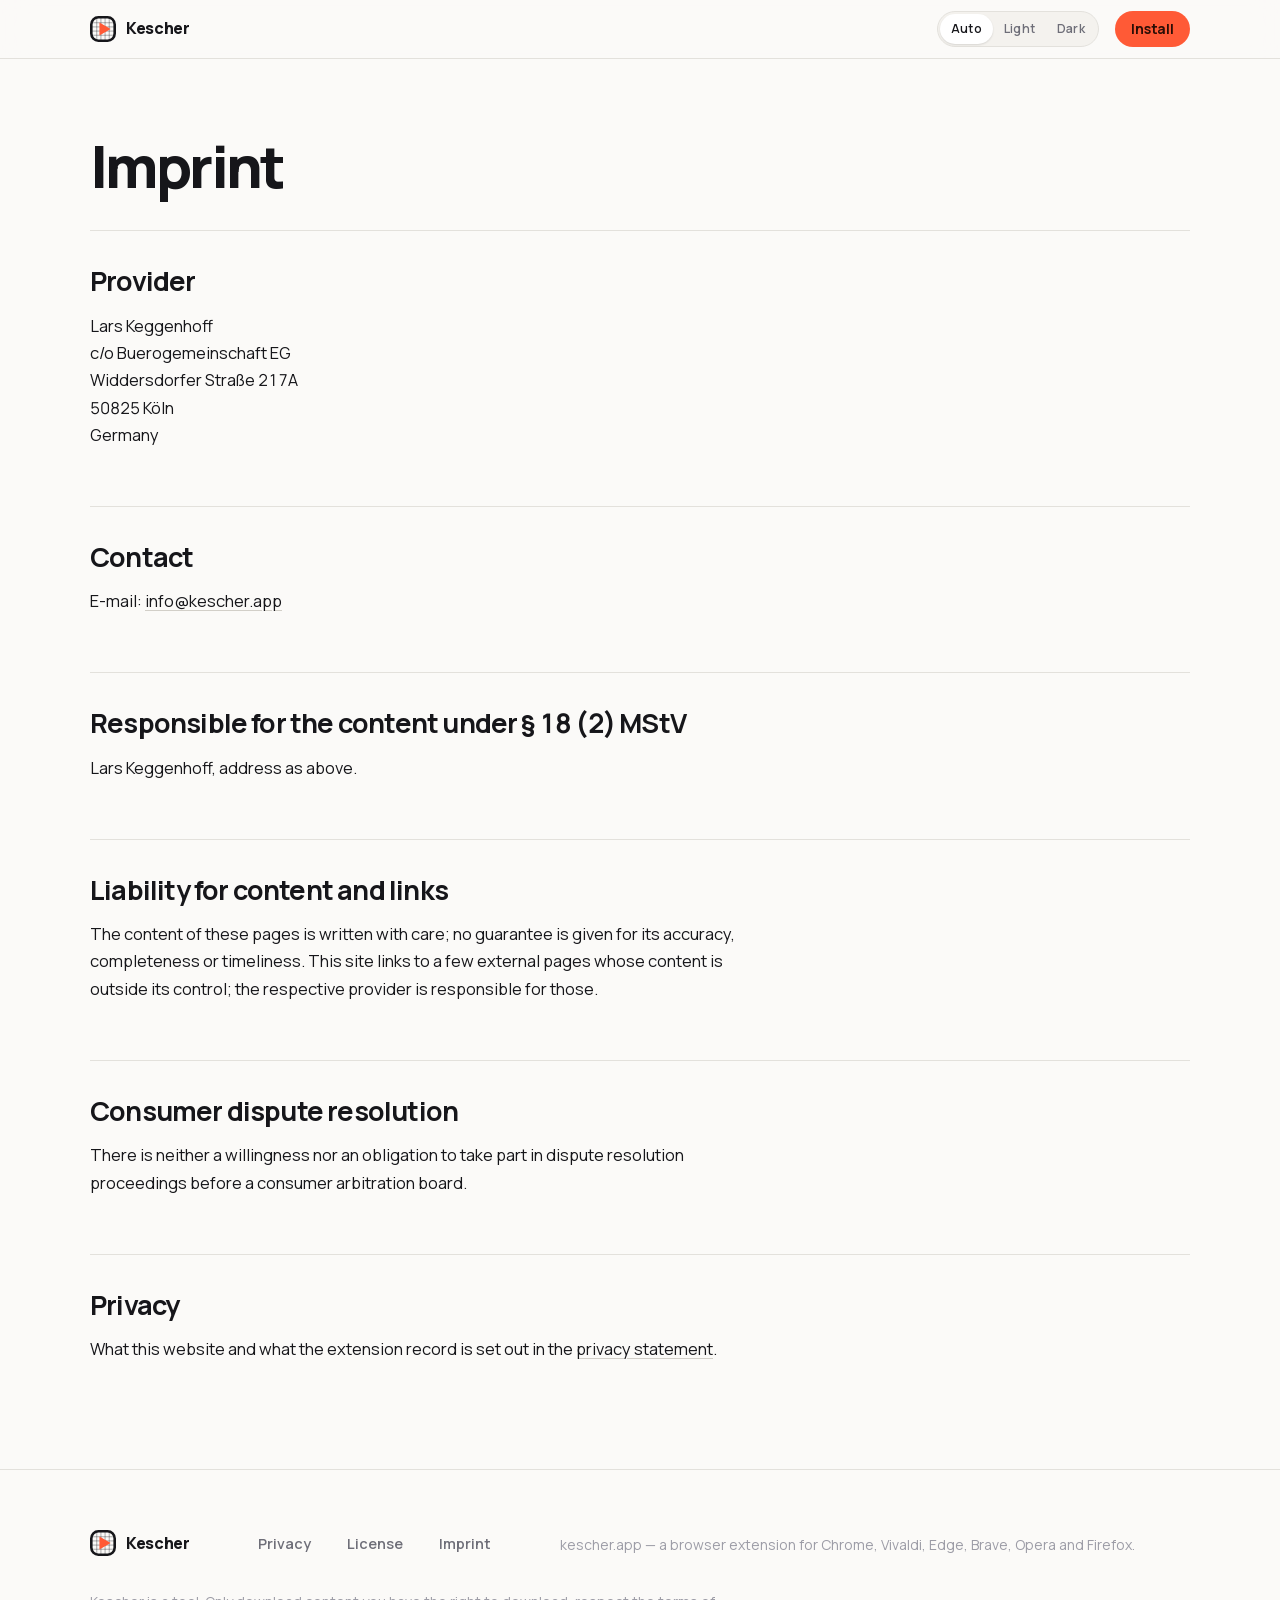
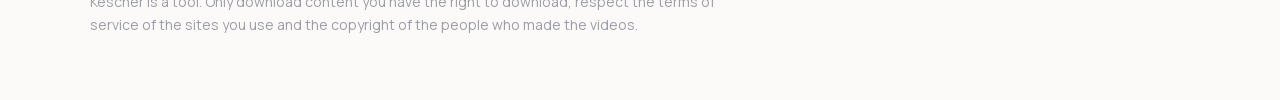
==== imprint/index.html @ afa1fd78 "feat(site): kescher.app The website of Kescher: landing page, privacy statement, licence, imprint, s" ====
<!doctype html>
<html lang="en">
<head>
<meta charset="utf-8">
<meta name="viewport" content="width=device-width, initial-scale=1">
<title>Imprint — Kescher</title>
<meta name="description" content="Provider identification for kescher.app.">
<meta name="color-scheme" content="light dark">
<link rel="canonical" href="https://kescher.app/imprint/">
<link rel="alternate" hreflang="en" href="https://kescher.app/imprint/">
<link rel="alternate" hreflang="x-default" href="https://kescher.app/imprint/">
<link rel="icon" href="/favicon.svg" type="image/svg+xml">
<meta http-equiv="Content-Security-Policy" content="default-src 'self'; script-src 'self' https://a.kescher.app; connect-src 'self' https://a.kescher.app; style-src 'self' 'unsafe-inline'; img-src 'self' data:; font-src 'self'; base-uri 'none'; form-action 'none'; object-src 'none'">
<link rel="stylesheet" href="/assets/site.css">
<script src="/assets/site.js"></script>
<!-- Self-hosted, cookieless Umami — this website only. The extension itself
     sends nothing anywhere; see /privacy/. The tracker origin is the one
     constant at the top of /assets/a.js. -->
<script defer src="/assets/a.js"></script>
</head>
<body>
<a class="skip" href="#main">Skip to content</a>

<header class="top">
  <div class="wrap">
    <a class="brand" href="/">
      <svg viewBox="0 0 64 64" width="26" height="26" aria-hidden="true" focusable="false"><clipPath id="kj1"><rect x="3.2" y="3.2" width="57.6" height="57.6" rx="17.5"/></clipPath><g clip-path="url(#kj1)" fill="none" stroke="currentColor" stroke-width="1.9" opacity=".45"><path d="M16.64 0v64M26.88 0v64M37.12 0v64M47.36 0v64M0 16.64h64M0 26.88h64M0 37.12h64M0 47.36h64"/></g><rect x="3.2" y="3.2" width="57.6" height="57.6" rx="17.5" fill="none" stroke="currentColor" stroke-width="6.4"/><polygon points="23.3,16 23.3,48 50.9,32" fill="#ff5a36"/></svg>
      <span>Kescher</span>
    </a>
    <span class="sp"></span>
    <div class="tog" role="group" aria-label="Appearance">
      <button type="button" data-t="auto" aria-pressed="true">Auto</button>
      <button type="button" data-t="light" aria-pressed="false">Light</button>
      <button type="button" data-t="dark" aria-pressed="false">Dark</button>
    </div>
    <a class="go" href="/#install">Install</a>
  </div>
</header>

<main id="main" class="doc">
  <div class="wrap">
    <div class="prose">
      <h1>Imprint</h1>
      <h2>Provider</h2>
      <p>Lars Keggenhoff<br>
      c/o Buerogemeinschaft EG<br>
      Widdersdorfer Straße 217A<br>
      50825 Köln<br>
      Germany</p>

      <h2>Contact</h2>
      <p>E-mail: <a href="mailto:info@kescher.app">info@kescher.app</a></p>
      <h2>Responsible for the content under § 18 (2) MStV</h2>
      <p>Lars Keggenhoff, address as above.</p>

      <h2>Liability for content and links</h2>
      <p>The content of these pages is written with care; no guarantee is given for its
      accuracy, completeness or timeliness. This site links to a few external pages whose
      content is outside its control; the respective provider is responsible for those.</p>

      <h2>Consumer dispute resolution</h2>
      <p>There is neither a willingness nor an obligation to take part in dispute resolution
      proceedings before a consumer arbitration board.</p>

      <h2>Privacy</h2>
      <p>What this website and what the extension record is set out in the
      <a href="/privacy/">privacy statement</a>.</p>
    </div>
  </div>
</main>

<footer>
  <div class="wrap inner">
    <a class="brand" href="/">
      <svg viewBox="0 0 64 64" width="26" height="26" aria-hidden="true" focusable="false"><clipPath id="kj3"><rect x="3.2" y="3.2" width="57.6" height="57.6" rx="17.5"/></clipPath><g clip-path="url(#kj3)" fill="none" stroke="currentColor" stroke-width="1.9" opacity=".45"><path d="M16.64 0v64M26.88 0v64M37.12 0v64M47.36 0v64M0 16.64h64M0 26.88h64M0 37.12h64M0 47.36h64"/></g><rect x="3.2" y="3.2" width="57.6" height="57.6" rx="17.5" fill="none" stroke="currentColor" stroke-width="6.4"/><polygon points="23.3,16 23.3,48 50.9,32" fill="#ff5a36"/></svg>
      <span>Kescher</span>
    </a>
    <nav aria-label="Legal">
      <a href="/privacy/">Privacy</a>
      <a href="/license/">License</a>
      <a href="/imprint/">Imprint</a>
    </nav>
    <p class="fine">kescher.app &mdash; a browser extension for Chrome, Vivaldi, Edge, Brave, Opera and Firefox.</p>
    <p class="fine">Kescher is a tool. Only download content you have the right to download, respect the terms of service of the sites you use and the copyright of the people who made the videos.</p>
  </div>
</footer>
</body>
</html>
---- assets/site.css ----
/* kescher.app — the whole stylesheet.

   No build step: this file is served as it is. Manrope is self-hosted in
   /assets/fonts (see LICENSE-Manrope.txt), so no request ever leaves for a
   font CDN and `font-src 'self'` in the meta CSP holds. */

/* ===================== font ===================== */

/* Manrope, variable, weights 400–800. SIL Open Font License 1.1 —
   /assets/fonts/LICENSE-Manrope.txt. */
@font-face {
  font-family: 'Manrope';
  font-style: normal;
  font-weight: 400 800;
  font-display: swap;
  src: url(/assets/fonts/manrope-latin-ext.woff2) format('woff2');
  unicode-range: U+0100-02BA, U+02BD-02C5, U+02C7-02CC, U+02CE-02D7, U+02DD-02FF, U+0304,
    U+0308, U+0329, U+1D00-1DBF, U+1E00-1E9F, U+1EF2-1EFF, U+2020, U+20A0-20AB, U+20AD-20C0,
    U+2113, U+2C60-2C7F, U+A720-A7FF;
}
@font-face {
  font-family: 'Manrope';
  font-style: normal;
  font-weight: 400 800;
  font-display: swap;
  src: url(/assets/fonts/manrope-latin.woff2) format('woff2');
  unicode-range: U+0000-00FF, U+0131, U+0152-0153, U+02BB-02BC, U+02C6, U+02DA, U+02DC,
    U+0304, U+0308, U+0329, U+2000-206F, U+20AC, U+2122, U+2191, U+2193, U+2212, U+2215,
    U+FEFF, U+FFFD;
}

/* ===================== tokens ===================== */

:root {
  --bg: #fbfaf8;
  --bg-2: #f4f2ee;
  --ink: #16161a;
  --grey: #6e6e78;
  --grey-2: #9c9ca6;
  --line: #e3e1dc;
  --line-2: #d2cfc8;
  --coral: #ff5a36;
  --on-coral: #2a0e06;
  --card: #ffffff;
  --shadow:
    0 1px 2px rgba(22, 22, 26, 0.05), 0 10px 24px -12px rgba(22, 22, 26, 0.16),
    0 54px 96px -44px rgba(22, 22, 26, 0.34), 0 110px 130px -70px rgba(22, 22, 26, 0.22);
  --grid-line: rgba(22, 22, 26, 0.08);
  --sel: #f7f5f2;
  --font: 'Manrope', 'Helvetica Neue', Arial, sans-serif;
}
@media (prefers-color-scheme: dark) {
  :root:not([data-theme='light']) {
    --bg: #0e0e10;
    --bg-2: #131316;
    --ink: #f1f0ed;
    --grey: #95959f;
    --grey-2: #6a6a74;
    --line: #232327;
    --line-2: #33333a;
    --coral: #ff6b4a;
    --on-coral: #1a0b06;
    --card: #17171a;
    --shadow:
      0 1px 0 rgba(255, 255, 255, 0.04), 0 10px 24px -12px rgba(0, 0, 0, 0.8),
      0 54px 100px -50px rgba(0, 0, 0, 0.9);
    --grid-line: rgba(241, 240, 237, 0.05);
    --sel: #1d1d21;
  }
}
:root[data-theme='dark'] {
  --bg: #0e0e10;
  --bg-2: #131316;
  --ink: #f1f0ed;
  --grey: #95959f;
  --grey-2: #6a6a74;
  --line: #232327;
  --line-2: #33333a;
  --coral: #ff6b4a;
  --on-coral: #1a0b06;
  --card: #17171a;
  --shadow:
    0 1px 0 rgba(255, 255, 255, 0.04), 0 10px 24px -12px rgba(0, 0, 0, 0.8),
    0 54px 100px -50px rgba(0, 0, 0, 0.9);
  --grid-line: rgba(241, 240, 237, 0.05);
  --sel: #1d1d21;
}

/* ===================== base ===================== */

* {
  box-sizing: border-box;
}
html {
  -webkit-text-size-adjust: 100%;
  scroll-behavior: smooth;
}
body {
  margin: 0;
  background: var(--bg);
  color: var(--ink);
  font: 400 17px/1.6 var(--font);
  -webkit-font-smoothing: antialiased;
  font-variant-numeric: tabular-nums;
}
a {
  color: inherit;
}
img,
svg {
  max-width: 100%;
}
:focus-visible {
  outline: 2px solid var(--coral);
  outline-offset: 3px;
  border-radius: 3px;
}
h1,
h2,
h3 {
  text-wrap: balance;
  margin: 0;
}
.wrap {
  max-width: 1180px;
  margin: 0 auto;
  padding: 0 20px;
}
@media (min-width: 820px) {
  .wrap {
    padding: 0 40px;
  }
}
.skip {
  position: absolute;
  left: -9999px;
}
.skip:focus {
  position: fixed;
  left: 18px;
  top: 14px;
  z-index: 60;
  background: var(--ink);
  color: var(--bg);
  padding: 11px 16px;
  border-radius: 8px;
  font-weight: 600;
}
.visually-hidden {
  position: absolute;
  left: -9999px;
}

.eyebrow {
  font: 700 11px/1 var(--font);
  letter-spacing: 0.2em;
  text-transform: uppercase;
  color: var(--grey-2);
  margin: 0 0 18px;
}

/* ===================== top bar ===================== */

.top {
  position: sticky;
  top: 0;
  z-index: 50;
  background: var(--bg);
  background: color-mix(in srgb, var(--bg) 86%, transparent);
  -webkit-backdrop-filter: saturate(1.4) blur(14px);
  backdrop-filter: saturate(1.4) blur(14px);
  border-bottom: 1px solid var(--line);
}
.top .wrap {
  display: flex;
  align-items: center;
  gap: 16px;
  min-height: 58px;
}
.brand {
  display: flex;
  align-items: center;
  gap: 10px;
  text-decoration: none;
  font-weight: 800;
  font-size: 16px;
  letter-spacing: -0.02em;
}
.brand svg {
  display: block;
  flex: none;
}
.top .sp {
  flex: 1;
}
.top .go {
  display: inline-flex;
  align-items: center;
  min-height: 36px;
  padding: 0 16px;
  border-radius: 999px;
  background: var(--coral);
  color: var(--on-coral);
  text-decoration: none;
  font-weight: 700;
  font-size: 14px;
  letter-spacing: -0.01em;
}
.top .go:hover {
  filter: brightness(1.06);
}
.tog {
  display: inline-flex;
  background: var(--bg-2);
  border: 1px solid var(--line);
  border-radius: 999px;
  padding: 2px;
}
.tog button {
  appearance: none;
  border: 0;
  background: transparent;
  color: var(--grey);
  cursor: pointer;
  border-radius: 999px;
  font: 600 12px/1 var(--font);
  letter-spacing: 0.02em;
  min-height: 30px;
  padding: 0 11px;
}
.tog button[aria-pressed='true'] {
  background: var(--card);
  color: var(--ink);
  box-shadow: 0 1px 2px rgba(0, 0, 0, 0.12);
}
@media (max-width: 700px) {
  .tog button {
    min-height: 40px;
    padding: 0 12px;
  }
  .top .go {
    min-height: 44px;
  }
  .brand span {
    display: none;
  }
}

/* ===================== hero ===================== */

.hero {
  padding: clamp(56px, 9vw, 132px) 0 0;
  position: relative;
}
.hero h1 {
  font-weight: 800;
  letter-spacing: -0.055em;
  line-height: 0.86;
  font-size: clamp(62px, 13vw, 196px);
  margin: 0 0 clamp(20px, 2.4vw, 34px);
}
.hero h1 .dot {
  color: var(--coral);
}
.hero .claim {
  font-size: clamp(20px, 2.5vw, 34px);
  line-height: 1.24;
  font-weight: 600;
  letter-spacing: -0.025em;
  max-width: 26ch;
  margin: 0 0 clamp(26px, 3vw, 38px);
}
.hero .claim em {
  font-style: normal;
  color: var(--grey);
}
.buttons {
  display: flex;
  flex-wrap: wrap;
  gap: 12px;
  align-items: center;
}
.btn {
  display: inline-flex;
  flex-direction: column;
  justify-content: center;
  gap: 3px;
  text-decoration: none;
  min-height: 56px;
  padding: 9px 24px;
  border-radius: 14px;
  font-weight: 700;
  font-size: 16px;
  letter-spacing: -0.015em;
}
.btn small {
  font-weight: 500;
  font-size: 12.5px;
  letter-spacing: 0.01em;
  opacity: 0.82;
}
.btn.pri {
  background: var(--coral);
  color: var(--on-coral);
}
.btn.pri:hover {
  filter: brightness(1.06);
}
.btn.sec {
  background: var(--card);
  color: var(--ink);
  border: 1px solid var(--line-2);
}
.btn.sec:hover {
  border-color: var(--grey-2);
}
.underline {
  margin: 22px 0 0;
  font-size: 14.5px;
  color: var(--grey);
  display: flex;
  flex-wrap: wrap;
  gap: 6px 18px;
}
.underline span {
  white-space: nowrap;
}
.underline b {
  color: var(--ink);
  font-weight: 600;
}

/* the shot on its grid */
.shotband {
  position: relative;
  margin-top: clamp(48px, 7vw, 104px);
  padding: clamp(44px, 7vw, 96px) 0 clamp(48px, 7vw, 104px);
  border-top: 1px solid var(--line);
  overflow: hidden;
}
.shotband::before {
  content: '';
  position: absolute;
  inset: 0;
  pointer-events: none;
  background-image:
    linear-gradient(to right, var(--grid-line) 1px, transparent 1px),
    linear-gradient(to bottom, var(--grid-line) 1px, transparent 1px);
  background-size: 68px 68px;
  -webkit-mask-image: radial-gradient(120% 78% at 50% 42%, #000 38%, transparent 78%);
  mask-image: radial-gradient(120% 78% at 50% 42%, #000 38%, transparent 78%);
}
.shotband .wrap {
  position: relative;
}
.shotgrid {
  display: grid;
  grid-template-columns: minmax(0, 1fr) auto;
  gap: clamp(28px, 5vw, 80px);
  align-items: center;
}
@media (max-width: 940px) {
  .shotgrid {
    grid-template-columns: 1fr;
  }
}
.shotgrid h2 {
  font-size: clamp(26px, 3.1vw, 44px);
  font-weight: 700;
  letter-spacing: -0.035em;
  line-height: 1.1;
  margin: 0 0 16px;
  max-width: 17ch;
}
.shotgrid p {
  margin: 0 0 14px;
  color: var(--grey);
  font-size: 17px;
  line-height: 1.58;
  max-width: 44ch;
}
.shotgrid p b {
  color: var(--ink);
  font-weight: 600;
}
.shotgrid dl {
  margin: 24px 0 0;
  display: grid;
  grid-template-columns: auto minmax(0, 1fr);
  gap: 0;
  max-width: 44ch;
  border-top: 1px solid var(--line);
}
.shotgrid dt {
  font: 700 11px/1 var(--font);
  letter-spacing: 0.16em;
  text-transform: uppercase;
  color: var(--grey-2);
  padding: 18px 20px 13px 0;
  border-bottom: 1px solid var(--line);
  white-space: nowrap;
}
.shotgrid dd {
  margin: 0;
  padding: 12px 0;
  border-bottom: 1px solid var(--line);
  font-size: 15px;
  color: var(--ink);
}

/* ===================== the popup ===================== */

.pop {
  width: 344px;
  max-width: 100%;
  background: var(--card);
  border: 1px solid var(--line);
  border-radius: 18px;
  box-shadow: var(--shadow);
  justify-self: end;
  overflow: hidden;
  font-size: 13px;
  line-height: 1.35;
}
@media (max-width: 940px) {
  .pop {
    justify-self: center;
    margin: 0 auto;
  }
}
.pop .head {
  display: flex;
  align-items: center;
  gap: 8px;
  padding: 11px 14px;
  border-bottom: 1px solid var(--line);
}
.pop .head svg {
  flex: none;
}
.pop .head .nm {
  font-weight: 800;
  font-size: 13px;
  letter-spacing: -0.02em;
}
.pop .head .dot,
.pop .head .host {
  color: var(--grey);
  font-size: 12.5px;
  min-width: 0;
  overflow: hidden;
  text-overflow: ellipsis;
  white-space: nowrap;
}
.pop .head .cnt {
  margin-left: auto;
  color: var(--grey);
  font-size: 12px;
  white-space: nowrap;
}
.pop .glabel {
  font: 700 10px/1 var(--font);
  letter-spacing: 0.17em;
  text-transform: uppercase;
  color: var(--grey-2);
  padding: 16px 14px 7px;
}
.pop .group {
  margin: 0 10px;
  border: 1px solid var(--line);
  border-radius: 12px;
  overflow: hidden;
  background: var(--bg);
}
.pop .item {
  padding: 11px 12px;
  border-bottom: 1px solid var(--line);
}
.pop .item:last-child {
  border-bottom: 0;
}
.pop .t {
  font-weight: 600;
  font-size: 13px;
  letter-spacing: -0.01em;
}
.pop .m {
  color: var(--grey);
  font-size: 12px;
  margin-top: 4px;
}
.pop .bar {
  height: 5px;
  border-radius: 99px;
  background: var(--line);
  margin-top: 9px;
  overflow: hidden;
}
.pop .bar i {
  display: block;
  height: 100%;
  width: 77%;
  background: var(--coral);
  border-radius: 99px;
}
.pop .stop {
  margin-top: 10px;
  display: block;
  text-align: center;
  border: 1px solid var(--line-2);
  border-radius: 9px;
  padding: 7px;
  font-weight: 600;
  font-size: 12.5px;
  color: var(--ink);
}
.pop .badge {
  display: inline-block;
  margin-top: 7px;
  font-size: 11.5px;
  color: var(--grey);
  background: var(--sel);
  border-radius: 7px;
  padding: 4px 8px;
  letter-spacing: 0.005em;
}
.pop .selrow {
  display: flex;
  gap: 7px;
  margin-top: 9px;
}
.pop .sel {
  flex: 1;
  min-width: 0;
  border: 1px solid var(--line-2);
  border-radius: 9px;
  background: var(--card);
  padding: 7px 9px;
  display: flex;
  align-items: center;
  justify-content: space-between;
  gap: 6px;
  font-size: 12.5px;
}
.pop .sel span {
  overflow: hidden;
  text-overflow: ellipsis;
  white-space: nowrap;
}
.pop .sel i {
  font-style: normal;
  color: var(--grey-2);
  font-size: 10px;
}
.pop .fname {
  margin-top: 7px;
  border: 1px solid var(--line-2);
  border-radius: 9px;
  background: var(--card);
  padding: 7px 9px;
  font-size: 12.5px;
  color: var(--grey);
  overflow: hidden;
  text-overflow: ellipsis;
  white-space: nowrap;
}
.pop .row2 {
  display: flex;
  gap: 7px;
  margin-top: 9px;
}
.pop .dlbtn {
  flex: 1;
  text-align: center;
  background: var(--coral);
  color: var(--on-coral);
  border-radius: 10px;
  padding: 9px;
  font-weight: 700;
  font-size: 13px;
  letter-spacing: -0.01em;
}
.pop .more {
  width: 42px;
  display: flex;
  align-items: center;
  justify-content: center;
  border: 1px solid var(--line-2);
  border-radius: 10px;
  color: var(--grey);
  font-weight: 700;
}
.pop .small {
  display: flex;
  align-items: center;
  gap: 9px;
  padding: 11px 12px;
  border-bottom: 1px solid var(--line);
  font-size: 12.5px;
}
.pop .small:last-child {
  border-bottom: 0;
}
.pop .small .pl {
  width: 16px;
  height: 16px;
  flex: none;
  color: var(--coral);
}
.pop .small .sz {
  margin-left: auto;
  color: var(--grey);
  font-size: 12px;
}
.pop .foot {
  display: flex;
  gap: 14px;
  padding: 13px 14px;
  margin-top: 12px;
  border-top: 1px solid var(--line);
  color: var(--grey);
  font-size: 12px;
  font-weight: 600;
  flex-wrap: wrap;
}

/* ===================== how ===================== */

.how {
  border-top: 1px solid var(--line);
  padding: clamp(48px, 6.5vw, 96px) 0;
}
.beats {
  display: grid;
  grid-template-columns: repeat(3, 1fr);
  gap: 0;
  margin-top: clamp(28px, 3.5vw, 48px);
}
@media (max-width: 820px) {
  .beats {
    grid-template-columns: 1fr;
  }
}
.beats > div {
  padding: 0 clamp(20px, 2.6vw, 40px);
  border-left: 1px solid var(--line);
}
.beats > div:first-child {
  padding-left: 0;
  border-left: 0;
}
@media (max-width: 820px) {
  .beats > div {
    padding: 26px 0 0;
    border-left: 0;
    border-top: 1px solid var(--line);
    margin-top: 26px;
  }
  .beats > div:first-child {
    border-top: 0;
    margin-top: 0;
    padding-top: 0;
  }
}
.beats h3 {
  font-size: clamp(19px, 1.9vw, 25px);
  font-weight: 700;
  letter-spacing: -0.03em;
  margin: 0 0 10px;
}
.beats .k {
  font: 700 11px/1 var(--font);
  letter-spacing: 0.2em;
  text-transform: uppercase;
  color: var(--coral);
  margin: 0 0 14px;
}
.beats p {
  margin: 0;
  color: var(--grey);
  font-size: 16px;
  line-height: 1.56;
}
.beats p b {
  color: var(--ink);
  font-weight: 600;
}

/* ===================== statements ===================== */

.stmt {
  border-top: 1px solid var(--line);
  padding: clamp(58px, 8vw, 128px) 0;
}
.stmt.alt {
  background: var(--bg-2);
}
.stmt .inner {
  display: grid;
  grid-template-columns: minmax(0, 1.05fr) minmax(0, 0.95fr);
  gap: clamp(30px, 5vw, 86px);
  align-items: center;
}
@media (max-width: 940px) {
  .stmt .inner {
    grid-template-columns: 1fr;
    gap: 36px;
  }
}
.stmt h2 {
  font-size: clamp(30px, 4.3vw, 64px);
  font-weight: 800;
  letter-spacing: -0.045em;
  line-height: 1.02;
  margin: 0 0 22px;
  max-width: 15ch;
}
.stmt h2 .q {
  color: var(--grey-2);
}
.stmt p {
  margin: 0 0 14px;
  color: var(--grey);
  font-size: 17px;
  line-height: 1.6;
  max-width: 48ch;
}
.stmt p:last-child {
  margin-bottom: 0;
}
.stmt p b {
  color: var(--ink);
  font-weight: 600;
}
.stmt .mono {
  font-weight: 600;
  color: var(--ink);
  letter-spacing: -0.01em;
}
.art {
  width: 100%;
}
.art svg {
  display: block;
  width: 100%;
  height: auto;
  overflow: visible;
}

/* ===================== spec table ===================== */

.specs {
  border-top: 1px solid var(--line);
  padding: clamp(48px, 6.5vw, 96px) 0;
}
.tbl-wrap {
  overflow-x: auto;
}
.specs table {
  border-collapse: collapse;
  width: 100%;
  min-width: 520px;
  margin-top: clamp(22px, 3vw, 38px);
}
.specs th,
.specs td {
  text-align: left;
  vertical-align: top;
  padding: 15px 20px 15px 0;
  border-bottom: 1px solid var(--line);
  font-size: 15.5px;
}
.specs thead th {
  font: 700 11px/1 var(--font);
  letter-spacing: 0.16em;
  text-transform: uppercase;
  color: var(--grey-2);
  padding-top: 0;
  padding-bottom: 12px;
  border-bottom: 1px solid var(--line-2);
  white-space: nowrap;
}
.specs td.k {
  font-weight: 700;
  letter-spacing: -0.015em;
  white-space: nowrap;
  width: 14em;
}
.specs td.v {
  color: var(--ink);
  font-weight: 500;
  width: 17em;
}
.specs td.n {
  color: var(--grey);
  font-size: 15px;
}
.specs td.dash {
  color: var(--grey-2);
}
.no {
  color: var(--coral);
  font-weight: 700;
}
.specs tr:last-child td {
  border-bottom: 0;
}
@media (max-width: 640px) {
  .specs table {
    min-width: 0;
    margin-top: 22px;
  }
  .specs thead {
    position: absolute;
    left: -9999px;
  }
  .specs tbody tr {
    display: block;
    border-bottom: 1px solid var(--line);
    padding: 15px 0;
  }
  .specs tbody tr:last-child {
    border-bottom: 0;
  }
  .specs td,
  .specs td.k,
  .specs td.v,
  .specs td.n {
    display: block;
    border-bottom: 0;
    padding: 0;
    width: auto;
  }
  .specs td.k {
    font-size: 12px;
    font-weight: 700;
    letter-spacing: 0.14em;
    text-transform: uppercase;
    color: var(--grey-2);
    margin-bottom: 5px;
    white-space: normal;
  }
  .specs td.v {
    font-size: 17px;
    font-weight: 700;
    letter-spacing: -0.02em;
    margin-bottom: 4px;
  }
  .specs td.n {
    font-size: 15px;
    line-height: 1.5;
  }
}

/* ===================== browsers / install ===================== */

.install {
  border-top: 1px solid var(--line);
  padding: clamp(48px, 6.5vw, 96px) 0;
}
.install h2 {
  font-size: clamp(28px, 3.6vw, 50px);
  font-weight: 800;
  letter-spacing: -0.04em;
  line-height: 1.04;
  margin: 0 0 16px;
  max-width: 16ch;
}
.install .sub {
  color: var(--grey);
  font-size: 17px;
  max-width: 50ch;
  margin: 0;
}
.pkgs {
  display: grid;
  grid-template-columns: 1fr 1fr;
  gap: clamp(18px, 2.4vw, 30px);
  margin-top: clamp(30px, 4vw, 52px);
}
@media (max-width: 820px) {
  .pkgs {
    grid-template-columns: 1fr;
  }
}
.pkg {
  border: 1px solid var(--line);
  border-radius: 20px;
  background: var(--card);
  padding: clamp(22px, 2.6vw, 34px);
  box-shadow: 0 1px 2px rgba(0, 0, 0, 0.03);
}
.pkg .who {
  font: 700 11px/1 var(--font);
  letter-spacing: 0.18em;
  text-transform: uppercase;
  color: var(--grey-2);
  margin: 0 0 12px;
}
.pkg h3 {
  font-size: clamp(19px, 1.8vw, 23px);
  font-weight: 700;
  letter-spacing: -0.03em;
  margin: 0 0 6px;
}
.pkg .browsers {
  margin: 0 0 22px;
  color: var(--grey);
  font-size: 15.5px;
  line-height: 1.5;
}
.pkg .btn {
  width: 100%;
  align-items: center;
  text-align: center;
}
.pkg ol {
  list-style: none;
  counter-reset: s;
  margin: 26px 0 0;
  padding: 0;
  border-top: 1px solid var(--line);
}
.pkg li {
  counter-increment: s;
  display: grid;
  grid-template-columns: auto minmax(0, 1fr);
  gap: 14px;
  padding: 14px 0;
  border-bottom: 1px solid var(--line);
  font-size: 15.5px;
  line-height: 1.5;
}
.pkg li:last-child {
  border-bottom: 0;
  padding-bottom: 0;
}
.pkg li::before {
  content: counter(s, decimal-leading-zero);
  font-weight: 800;
  font-size: 12px;
  letter-spacing: 0.04em;
  color: var(--coral);
  padding-top: 3px;
}
.pkg li b {
  font-weight: 700;
}
code {
  font: 600 0.9em/1 var(--font), monospace;
  background: var(--sel);
  border: 1px solid var(--line);
  border-radius: 6px;
  padding: 3px 6px;
  white-space: nowrap;
  letter-spacing: 0;
}
.notyet {
  margin: clamp(24px, 3vw, 36px) 0 0;
  color: var(--grey);
  font-size: 15px;
  max-width: 62ch;
}

/* ===================== quiet block ===================== */

.quiet {
  border-top: 1px solid var(--line);
  padding: clamp(48px, 6.5vw, 96px) 0;
}
.quiet .inner {
  display: grid;
  grid-template-columns: 1fr 1fr;
  gap: clamp(28px, 5vw, 84px);
}
@media (max-width: 820px) {
  .quiet .inner {
    grid-template-columns: 1fr;
    gap: 40px;
  }
}
.quiet h3 {
  font-size: clamp(22px, 2.3vw, 30px);
  font-weight: 700;
  letter-spacing: -0.035em;
  margin: 0 0 14px;
  max-width: 18ch;
}
.quiet p {
  margin: 0 0 14px;
  color: var(--grey);
  font-size: 16.5px;
  line-height: 1.6;
  max-width: 46ch;
}
.quiet p:last-child {
  margin-bottom: 0;
}
.quiet p b {
  color: var(--ink);
  font-weight: 600;
}

/* ===================== footer ===================== */

footer {
  border-top: 1px solid var(--line);
  padding: clamp(34px, 4vw, 56px) 0 clamp(40px, 5vw, 72px);
}
footer .inner {
  display: flex;
  flex-wrap: wrap;
  gap: 22px 36px;
  justify-content: space-between;
  align-items: center;
}
footer .brand {
  font-size: 16px;
}
footer nav {
  display: flex;
  gap: 8px;
  flex-wrap: wrap;
}
footer nav a {
  display: inline-flex;
  align-items: center;
  min-height: 44px;
  padding: 0 14px;
  border-radius: 10px;
  text-decoration: none;
  color: var(--grey);
  font-weight: 600;
  font-size: 14.5px;
}
footer nav a:hover {
  background: var(--bg-2);
  color: var(--ink);
}
footer .fine {
  width: 100%;
  color: var(--grey-2);
  font-size: 14px;
  line-height: 1.6;
  max-width: 70ch;
  margin: 4px 0 0;
}

/* ===================== documents: privacy, licence, imprint ===================== */

.doc {
  padding: clamp(40px, 6vw, 84px) 0 clamp(48px, 7vw, 96px);
}
/* Running text keeps a 65ch measure; a table is allowed the full column, and
   scrolls inside its own wrapper when even that is not enough. */
.prose > * {
  max-width: 65ch;
}
.prose > .table-scroll {
  max-width: min(100%, 61rem);
}
/* The hairlines under a section heading, and the rules, run the full column. */
.prose > h2,
.prose > hr {
  max-width: none;
}
.prose h1 {
  font-size: clamp(34px, 4.6vw, 58px);
  font-weight: 800;
  letter-spacing: -0.045em;
  line-height: 1.04;
  margin: 0 0 clamp(20px, 2.4vw, 30px);
}
.prose h2 {
  font-size: clamp(21px, 2.2vw, 27px);
  font-weight: 700;
  letter-spacing: -0.03em;
  line-height: 1.2;
  margin: clamp(40px, 4.5vw, 58px) 0 14px;
  padding-top: clamp(26px, 3vw, 34px);
  border-top: 1px solid var(--line);
}
.prose h1 + h2 {
  margin-top: clamp(26px, 3vw, 34px);
}
.prose h3 {
  font-size: 18px;
  font-weight: 700;
  letter-spacing: -0.02em;
  margin: 30px 0 10px;
}
.prose p,
.prose li {
  font-size: 16.5px;
  line-height: 1.66;
}
.prose p {
  margin: 0 0 1.05em;
}
.prose ul,
.prose ol {
  margin: 0 0 1.3em;
  padding-left: 1.2em;
}
.prose li {
  margin: 0 0 0.6em;
}
.prose li::marker {
  color: var(--grey-2);
}
.prose strong {
  font-weight: 700;
}
.prose em {
  font-style: normal;
  color: var(--grey);
}
.prose a {
  color: inherit;
  text-decoration: underline;
  text-decoration-color: var(--line-2);
  text-underline-offset: 3px;
  text-decoration-thickness: 1px;
  overflow-wrap: anywhere;
}
.prose a:hover {
  color: var(--coral);
  text-decoration-color: var(--coral);
}
.prose .meta {
  font-size: 14.5px;
  color: var(--grey-2);
  border-left: 2px solid var(--line-2);
  padding-left: 14px;
}
.prose hr {
  border: 0;
  border-top: 1px solid var(--line);
  margin: clamp(34px, 4vw, 48px) 0;
}
.prose blockquote {
  margin: 0 0 1.3em;
  padding: 2px 0 2px 18px;
  border-left: 2px solid var(--line-2);
  color: var(--grey);
}
.prose blockquote p:last-child {
  margin-bottom: 0;
}
.prose code {
  font-size: 0.88em;
  overflow-wrap: anywhere;
  white-space: normal;
}

.table-scroll {
  overflow-x: auto;
  margin: 0 0 1.6em;
  max-width: 100%;
}
.prose table {
  border-collapse: collapse;
  width: 100%;
  min-width: 34em;
}
.prose th,
.prose td {
  text-align: left;
  vertical-align: top;
  padding: 13px 20px 13px 0;
  border-bottom: 1px solid var(--line);
  font-size: 15px;
  line-height: 1.55;
  color: var(--grey);
}
.prose thead th {
  font: 700 11px/1 var(--font);
  letter-spacing: 0.16em;
  text-transform: uppercase;
  color: var(--grey-2);
  padding-top: 0;
  padding-bottom: 12px;
  border-bottom: 1px solid var(--line-2);
  white-space: nowrap;
}
.prose td:first-child {
  color: var(--ink);
}
.prose tbody tr:last-child td {
  border-bottom: 0;
}

.legal-scroll > * {
  max-width: 74ch;
}
.legal-scroll h2 {
  font-size: clamp(18px, 1.7vw, 20px);
  margin: 34px 0 10px;
  padding-top: 0;
  border-top: 0;
}
.legal-scroll h1 + p {
  font-size: 18px;
}

.callout {
  border: 1px solid var(--line);
  background: var(--bg-2);
  border-radius: 14px;
  padding: 18px 20px;
  margin: clamp(28px, 3vw, 40px) 0 0;
  font-size: 15px;
}
.callout p {
  font-size: 15px;
  margin-bottom: 0.7em;
}
.callout p:last-child {
  margin-bottom: 0;
}

/* ===================== 404 ===================== */

.center-page {
  min-height: min(62vh, 560px);
  display: flex;
  align-items: center;
  padding: clamp(48px, 8vw, 110px) 0;
}
.center-page h1 {
  font-size: clamp(38px, 6vw, 76px);
  font-weight: 800;
  letter-spacing: -0.05em;
  line-height: 1;
  margin: 0 0 18px;
}
.center-page > .wrap {
  width: 100%;
}
.center-page p {
  margin: 0;
  color: var(--grey);
  font-size: clamp(17px, 1.7vw, 20px);
  max-width: 52ch;
}
.center-page a {
  color: var(--ink);
  text-decoration: underline;
  text-decoration-color: var(--line-2);
  text-underline-offset: 3px;
}
.center-page a:hover {
  color: var(--coral);
  text-decoration-color: var(--coral);
}

@media (prefers-reduced-motion: reduce) {
  html {
    scroll-behavior: auto;
  }
  * {
    transition: none !important;
    animation: none !important;
  }
}
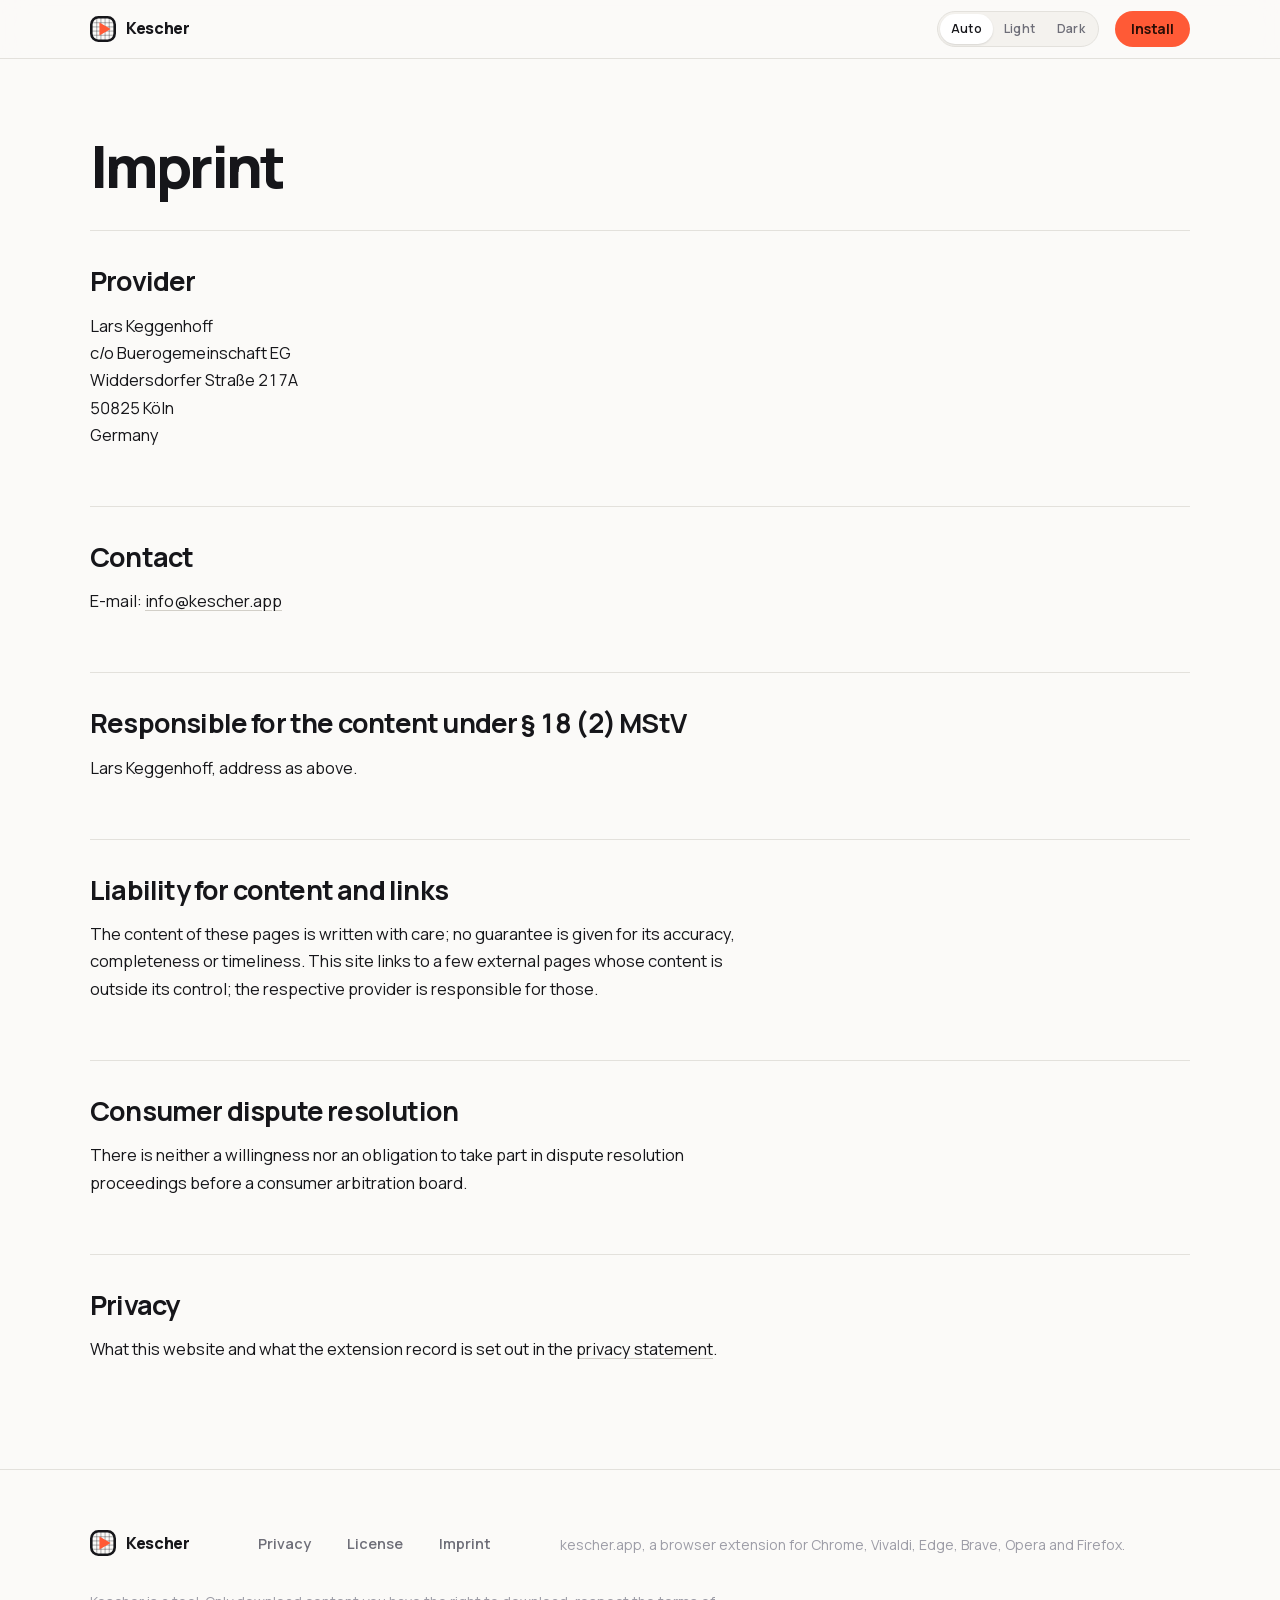
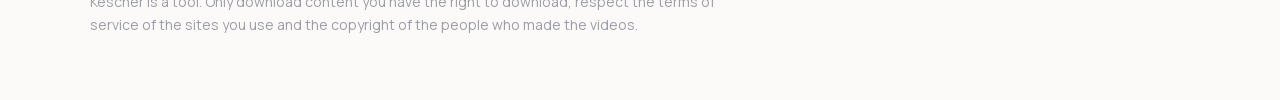
==== commit 446e97ec: "fix(site): no competitor named, no dashes in the copy, no hairline under the dark chapter" ====
--- a/imprint/index.html
+++ b/imprint/index.html
@@ -3,13 +3,17 @@
 <head>
 <meta charset="utf-8">
 <meta name="viewport" content="width=device-width, initial-scale=1">
-<title>Imprint — Kescher</title>
+<title>Imprint | Kescher</title>
 <meta name="description" content="Provider identification for kescher.app.">
+<meta name="robots" content="noindex, follow">
 <meta name="color-scheme" content="light dark">
 <link rel="canonical" href="https://kescher.app/imprint/">
 <link rel="alternate" hreflang="en" href="https://kescher.app/imprint/">
 <link rel="alternate" hreflang="x-default" href="https://kescher.app/imprint/">
+<link rel="icon" href="/favicon.ico" sizes="48x48">
+<link rel="icon" href="/assets/icon-192.png" type="image/png" sizes="192x192">
 <link rel="icon" href="/favicon.svg" type="image/svg+xml">
+<link rel="apple-touch-icon" href="/apple-touch-icon.png">
 <meta http-equiv="Content-Security-Policy" content="default-src 'self'; script-src 'self' https://a.kescher.app; connect-src 'self' https://a.kescher.app; style-src 'self' 'unsafe-inline'; img-src 'self' data:; font-src 'self'; base-uri 'none'; form-action 'none'; object-src 'none'">
 <link rel="stylesheet" href="/assets/site.css">
 <script src="/assets/site.js"></script>
@@ -80,7 +84,7 @@
       <a href="/license/">License</a>
       <a href="/imprint/">Imprint</a>
     </nav>
-    <p class="fine">kescher.app &mdash; a browser extension for Chrome, Vivaldi, Edge, Brave, Opera and Firefox.</p>
+    <p class="fine">kescher.app, a browser extension for Chrome, Vivaldi, Edge, Brave, Opera and Firefox.</p>
     <p class="fine">Kescher is a tool. Only download content you have the right to download, respect the terms of service of the sites you use and the copyright of the people who made the videos.</p>
   </div>
 </footer>
--- a/assets/site.css
+++ b/assets/site.css
@@ -190,6 +190,31 @@
   display: block;
   flex: none;
 }
+.top .links {
+  display: flex;
+  gap: 4px;
+  margin-left: 18px;
+}
+.top .links a {
+  display: inline-flex;
+  align-items: center;
+  min-height: 36px;
+  padding: 0 12px;
+  border-radius: 999px;
+  text-decoration: none;
+  color: var(--grey);
+  font-weight: 600;
+  font-size: 14px;
+}
+.top .links a:hover {
+  color: var(--ink);
+  background: var(--bg-2);
+}
+@media (max-width: 900px) {
+  .top .links {
+    display: none;
+  }
+}
 .top .sp {
   flex: 1;
 }
@@ -249,30 +274,59 @@
 /* ===================== hero ===================== */
 
 .hero {
-  padding: clamp(56px, 9vw, 132px) 0 0;
   position: relative;
-}
-.hero h1 {
-  font-weight: 800;
-  letter-spacing: -0.055em;
-  line-height: 0.86;
-  font-size: clamp(62px, 13vw, 196px);
-  margin: 0 0 clamp(20px, 2.4vw, 34px);
-}
-.hero h1 .dot {
+  padding: clamp(40px, 7vw, 104px) 0 clamp(44px, 6vw, 88px);
+  overflow: hidden;
+}
+/* The landing page's grid, behind the product only. */
+.hero::before {
+  content: '';
+  position: absolute;
+  inset: 0;
+  pointer-events: none;
+  background-image:
+    linear-gradient(to right, var(--grid-line) 1px, transparent 1px),
+    linear-gradient(to bottom, var(--grid-line) 1px, transparent 1px);
+  background-size: 68px 68px;
+  -webkit-mask-image: radial-gradient(60% 85% at 80% 45%, #000 30%, transparent 75%);
+  mask-image: radial-gradient(60% 85% at 80% 45%, #000 30%, transparent 75%);
+}
+.hero-grid {
+  position: relative;
+  display: grid;
+  grid-template-columns: minmax(0, 0.9fr) minmax(0, 1.1fr);
+  gap: clamp(36px, 4vw, 64px);
+  align-items: center;
+}
+@media (max-width: 980px) {
+  .hero-grid {
+    grid-template-columns: minmax(0, 1fr);
+  }
+}
+.hero .eyebrow {
+  margin-bottom: 22px;
+}
+.hero .headline {
+  margin: 0 0 22px;
+  font-size: clamp(42px, 4.6vw, 66px);
+  line-height: 1.02;
+  font-weight: 800;
+  letter-spacing: -0.048em;
+  text-wrap: balance;
+}
+.hero .headline .dot {
   color: var(--coral);
 }
+.hero .headline .q {
+  display: block;
+  color: var(--grey);
+}
 .hero .claim {
-  font-size: clamp(20px, 2.5vw, 34px);
-  line-height: 1.24;
-  font-weight: 600;
-  letter-spacing: -0.025em;
-  max-width: 26ch;
-  margin: 0 0 clamp(26px, 3vw, 38px);
-}
-.hero .claim em {
-  font-style: normal;
-  color: var(--grey);
+  font-size: clamp(17px, 1.5vw, 20px);
+  line-height: 1.5;
+  color: var(--grey);
+  max-width: 34ch;
+  margin: 0 0 30px;
 }
 .buttons {
   display: flex;
@@ -314,376 +368,603 @@
 .btn.sec:hover {
   border-color: var(--grey-2);
 }
-.underline {
+/* The visitor's browser leads. `data-browser` is stamped on <html> by site.js
+   before first paint — "firefox", "chromium" (Chrome, Vivaldi, Edge, Brave,
+   Opera, which all present as Chrome) or "other". The two hero buttons and the
+   two install cards obey the same three rules: the visitor's own goes first,
+   carries the one solid fill, and wears the tag. Without a stamp Firefox leads,
+   being the one in a store. */
+.btn .yours {
+  display: none;
+  font: 700 10.5px/1 var(--font);
+  letter-spacing: 0.14em;
+  text-transform: uppercase;
+  opacity: 0.72;
+  margin-bottom: 2px;
+}
+html[data-browser='firefox'] .for-firefox .btn .yours,
+html[data-browser='firefox'] .btn.for-firefox .yours,
+html[data-browser='chromium'] .for-chrome .btn .yours,
+html[data-browser='chromium'] .btn.for-chrome .yours {
+  display: block;
+}
+html[data-browser='firefox'] .for-firefox {
+  order: -1;
+}
+/* The visitor's store gets the one solid fill; the other becomes the outline. */
+html[data-browser='firefox'] .for-firefox .btn,
+html[data-browser='firefox'] .btn.for-firefox {
+  background: var(--coral);
+  color: var(--on-coral);
+  border: 0;
+}
+html[data-browser='firefox'] .for-chrome .btn,
+html[data-browser='firefox'] .btn.for-chrome {
+  background: var(--card);
+  color: var(--ink);
+  border: 1px solid var(--line-2);
+}
+html[data-browser='firefox'] .btn.for-chrome:hover,
+html[data-browser='firefox'] .for-chrome .btn:hover {
+  filter: none;
+  border-color: var(--grey-2);
+}
+.chips {
+  list-style: none;
   margin: 22px 0 0;
-  font-size: 14.5px;
-  color: var(--grey);
+  padding: 0;
   display: flex;
   flex-wrap: wrap;
-  gap: 6px 18px;
-}
-.underline span {
+  gap: 8px;
+}
+.chips li {
+  padding: 7px 12px;
+  border-radius: 999px;
+  background: var(--bg-2);
+  border: 1px solid var(--line);
+  font-size: 13.5px;
+  font-weight: 600;
   white-space: nowrap;
 }
-.underline b {
-  color: var(--ink);
+
+/* the product: a browser window drawn in CSS, the real popup over it */
+.stage {
+  position: relative;
+  padding: 0 0 clamp(40px, 6vw, 70px);
+}
+.win {
+  width: 88%;
+  border-radius: 16px;
+  background: var(--card);
+  border: 1px solid var(--line);
+  box-shadow: var(--shadow);
+  overflow: hidden;
+}
+.win-bar {
+  display: flex;
+  align-items: center;
+  gap: 12px;
+  height: 46px;
+  padding: 0 14px;
+  background: var(--bg-2);
+  border-bottom: 1px solid var(--line);
+}
+.lights {
+  display: flex;
+  gap: 6px;
+}
+.lights i {
+  width: 10px;
+  height: 10px;
+  border-radius: 50%;
+  background: var(--line-2);
+}
+.url {
+  flex: 1;
+  min-width: 0;
+  height: 28px;
+  display: flex;
+  align-items: center;
+  padding: 0 12px;
+  border-radius: 999px;
+  background: var(--card);
+  border: 1px solid var(--line);
+  color: var(--grey);
+  font-size: 12.5px;
+  white-space: nowrap;
+  overflow: hidden;
+  text-overflow: ellipsis;
+}
+.ext {
+  position: relative;
+  flex: none;
+  width: 30px;
+  height: 30px;
+  border-radius: 8px;
+  background: var(--sel);
+  display: flex;
+  align-items: center;
+  justify-content: center;
+}
+.ext b {
+  position: absolute;
+  right: -5px;
+  bottom: -4px;
+  min-width: 16px;
+  height: 16px;
+  border-radius: 8px;
+  background: var(--coral);
+  color: var(--on-coral);
+  font-size: 10.5px;
+  font-weight: 800;
+  line-height: 16px;
+  text-align: center;
+}
+.win-body {
+  padding: 18px 20px 22px;
+}
+/* A frame of the fictional documentary: deep water lit from above, a few
+   specks drifting in it. Colour on purpose, so the player reads against both
+   the light and the dark window. */
+.player {
+  position: relative;
+  aspect-ratio: 16 / 9;
+  border-radius: 10px;
+  overflow: hidden;
+  color: #ffffff;
+  display: flex;
+  align-items: center;
+  justify-content: center;
+  background:
+    radial-gradient(2px 2px at 22% 38%, rgba(255, 255, 255, 0.55), transparent 60%),
+    radial-gradient(1.5px 1.5px at 64% 26%, rgba(255, 255, 255, 0.45), transparent 60%),
+    radial-gradient(2.5px 2.5px at 78% 62%, rgba(255, 255, 255, 0.35), transparent 60%),
+    radial-gradient(1.5px 1.5px at 40% 70%, rgba(255, 255, 255, 0.4), transparent 60%),
+    radial-gradient(2px 2px at 12% 78%, rgba(255, 255, 255, 0.3), transparent 60%),
+    radial-gradient(90% 70% at 38% -10%, #3d8fb0 0%, #155170 32%, #0a2638 62%, #040b12 100%);
+}
+.play {
+  width: 58px;
+  height: 58px;
+  border-radius: 50%;
+  background: rgba(255, 255, 255, 0.16);
+  border: 1px solid rgba(255, 255, 255, 0.35);
+  -webkit-backdrop-filter: blur(6px);
+  backdrop-filter: blur(6px);
+  display: flex;
+  align-items: center;
+  justify-content: center;
+}
+.ptitle {
+  position: absolute;
+  left: 16px;
+  top: 14px;
+  font-size: 15px;
+  font-weight: 800;
+  letter-spacing: -0.02em;
+  line-height: 1.2;
+  text-shadow: 0 1px 8px rgba(0, 0, 0, 0.4);
+}
+.ptitle small {
+  display: block;
+  font-size: 11.5px;
   font-weight: 600;
-}
-
-/* the shot on its grid */
-.shotband {
-  position: relative;
-  margin-top: clamp(48px, 7vw, 104px);
-  padding: clamp(44px, 7vw, 96px) 0 clamp(48px, 7vw, 104px);
+  opacity: 0.8;
+  letter-spacing: 0;
+}
+.seek {
+  position: absolute;
+  left: 14px;
+  right: 14px;
+  bottom: 12px;
+  height: 4px;
+  border-radius: 2px;
+  background: rgba(255, 255, 255, 0.18);
+}
+.seek i {
+  display: block;
+  width: 38%;
+  height: 100%;
+  border-radius: 2px;
+  background: #ff5a36;
+}
+.win-body .vt {
+  margin: 14px 0 2px;
+  font-size: 16px;
+  font-weight: 800;
+  letter-spacing: -0.02em;
+  line-height: 1.3;
+}
+.win-body .vm {
+  margin: 0;
+  font-size: 13px;
+  color: var(--grey);
+}
+/* 800 px capture of a 400 px popup: shown at its own size, never above. */
+.popshot {
+  position: absolute;
+  right: 0;
+  top: 58px;
+  width: min(400px, 64%);
+  height: auto;
+  border-radius: 8px;
+  box-shadow:
+    0 1px 2px rgba(22, 22, 26, 0.08),
+    0 24px 48px -18px rgba(22, 22, 26, 0.45),
+    0 80px 120px -60px rgba(22, 22, 26, 0.4);
+}
+@media (max-width: 560px) {
+  .win {
+    width: 100%;
+  }
+  .win-body .vt,
+  .win-body .vm {
+    display: none;
+  }
+  .stage {
+    padding-bottom: 0;
+  }
+  .popshot {
+    position: relative;
+    display: block;
+    top: auto;
+    width: 88%;
+    margin: -46% 0 0 auto;
+  }
+}
+
+/* ===================== facts ===================== */
+
+.facts ul {
+  list-style: none;
+  margin: 0;
+  padding: clamp(22px, 2.6vw, 30px) 0;
   border-top: 1px solid var(--line);
-  overflow: hidden;
-}
-.shotband::before {
-  content: '';
-  position: absolute;
-  inset: 0;
-  pointer-events: none;
-  background-image:
-    linear-gradient(to right, var(--grid-line) 1px, transparent 1px),
-    linear-gradient(to bottom, var(--grid-line) 1px, transparent 1px);
-  background-size: 68px 68px;
-  -webkit-mask-image: radial-gradient(120% 78% at 50% 42%, #000 38%, transparent 78%);
-  mask-image: radial-gradient(120% 78% at 50% 42%, #000 38%, transparent 78%);
-}
-.shotband .wrap {
-  position: relative;
-}
-.shotgrid {
+  border-bottom: 1px solid var(--line);
   display: grid;
-  grid-template-columns: minmax(0, 1fr) auto;
-  gap: clamp(28px, 5vw, 80px);
-  align-items: center;
-}
-@media (max-width: 940px) {
-  .shotgrid {
-    grid-template-columns: 1fr;
-  }
-}
-.shotgrid h2 {
+  grid-template-columns: repeat(4, minmax(0, 1fr));
+  gap: 22px clamp(18px, 2.4vw, 32px);
+}
+@media (max-width: 820px) {
+  .facts ul {
+    grid-template-columns: repeat(2, minmax(0, 1fr));
+  }
+}
+.facts li {
+  display: flex;
+  flex-direction: column;
+  gap: 4px;
+}
+.facts b {
+  font-size: clamp(22px, 2.2vw, 30px);
+  font-weight: 800;
+  letter-spacing: -0.035em;
+  line-height: 1.1;
+}
+.facts span {
+  font-size: 14px;
+  line-height: 1.45;
+  color: var(--grey);
+}
+
+/* ===================== how ===================== */
+
+.how {
+  padding: clamp(56px, 8vw, 112px) 0 clamp(48px, 6.5vw, 96px);
+}
+/* The mid scale, shared by the two bands that carry a plain heading: how it
+   works, and the questions at the end. */
+.how h2,
+.faq h2 {
   font-size: clamp(26px, 3.1vw, 44px);
   font-weight: 700;
   letter-spacing: -0.035em;
   line-height: 1.1;
-  margin: 0 0 16px;
-  max-width: 17ch;
-}
-.shotgrid p {
-  margin: 0 0 14px;
-  color: var(--grey);
-  font-size: 17px;
-  line-height: 1.58;
-  max-width: 44ch;
-}
-.shotgrid p b {
+  margin: 0;
+  max-width: 20ch;
+}
+.how h2 {
+  font-weight: 800;
+  letter-spacing: -0.04em;
+}
+.steps {
+  list-style: none;
+  margin: clamp(30px, 4vw, 52px) 0 0;
+  padding: 0;
+  display: grid;
+  grid-template-columns: repeat(3, minmax(0, 1fr));
+  gap: clamp(20px, 2.4vw, 32px);
+}
+@media (max-width: 860px) {
+  .steps {
+    grid-template-columns: 1fr;
+    gap: 40px;
+  }
+}
+.shot {
+  height: 290px;
+  border-radius: 18px;
+  background: var(--bg-2);
+  border: 1px solid var(--line);
+  overflow: hidden;
+  display: flex;
+  justify-content: center;
+  padding: 26px 22px 0;
+  margin-bottom: 20px;
+}
+.shot img {
+  width: 100%;
+  max-width: 340px;
+  height: 100%;
+  object-fit: cover;
+  object-position: top;
+  border-radius: 8px 8px 0 0;
+  box-shadow: 0 24px 48px -24px rgba(22, 22, 26, 0.5);
+}
+.shot-play {
+  align-items: flex-start;
+}
+.mini {
+  width: 100%;
+  max-width: 320px;
+  border-radius: 12px 12px 0 0;
+  background: var(--card);
+  border: 1px solid var(--line);
+  border-bottom: 0;
+  overflow: hidden;
+  box-shadow: 0 24px 48px -24px rgba(22, 22, 26, 0.5);
+}
+.mini-bar {
+  display: flex;
+  justify-content: flex-end;
+  padding: 9px 12px;
+  background: var(--bg-2);
+  border-bottom: 1px solid var(--line);
+}
+.mini-player {
+  display: flex;
+  align-items: center;
+  justify-content: center;
+  aspect-ratio: 16 / 10;
+  margin: 14px;
+  border-radius: 8px;
+}
+.mini-player .play {
+  width: 46px;
+  height: 46px;
+}
+.steps h3 {
+  display: flex;
+  align-items: baseline;
+  gap: 12px;
+  font-size: clamp(19px, 1.8vw, 23px);
+  font-weight: 800;
+  letter-spacing: -0.03em;
+  margin: 0 0 8px;
+}
+.steps .n {
+  font-size: 13px;
+  font-weight: 800;
+  color: var(--coral);
+  letter-spacing: 0.02em;
+}
+.steps p {
+  margin: 0;
+  color: var(--grey);
+  font-size: 16px;
+  line-height: 1.56;
+  max-width: 40ch;
+}
+.steps p b {
   color: var(--ink);
   font-weight: 600;
 }
-.shotgrid dl {
-  margin: 24px 0 0;
-  display: grid;
-  grid-template-columns: auto minmax(0, 1fr);
-  gap: 0;
-  max-width: 44ch;
-  border-top: 1px solid var(--line);
-}
-.shotgrid dt {
-  font: 700 11px/1 var(--font);
-  letter-spacing: 0.16em;
-  text-transform: uppercase;
-  color: var(--grey-2);
-  padding: 18px 20px 13px 0;
-  border-bottom: 1px solid var(--line);
-  white-space: nowrap;
-}
-.shotgrid dd {
+
+/* ===================== the dark chapter ===================== */
+
+/* The stream band, audio and subtitles: one dark stretch the light page fades
+   into and out of while scrolling. The tokens are swapped here, so everything
+   inside, the drawings included, takes the dark palette without a second set
+   of rules. --page-bg is the page's own ground, taken on <main> before the
+   swap, for the two fades. */
+main {
+  --page-bg: var(--bg);
+}
+.chapter {
+  --bg: #0e0e10;
+  --bg-2: #131316;
+  --ink: #f1f0ed;
+  --grey: #a3a3ad;
+  --grey-2: #74747e;
+  --line: #26262c;
+  --line-2: #36363e;
+  --coral: #ff6b4a;
+  --on-coral: #1a0b06;
+  --card: #17171a;
+  --grid-line: rgba(241, 240, 237, 0.05);
+  --sel: #1d1d21;
+  --fade: clamp(140px, 16vw, 240px);
+  color: var(--ink);
+  /* Eased fades: a straight two-stop ramp from light to dark reads as a
+     grey smear in its middle, these stops follow an ease-in-out curve. */
+  --m1: color-mix(in oklab, var(--page-bg) 94%, var(--bg));
+  --m2: color-mix(in oklab, var(--page-bg) 75%, var(--bg));
+  --m3: color-mix(in oklab, var(--page-bg) 45%, var(--bg));
+  --m4: color-mix(in oklab, var(--page-bg) 18%, var(--bg));
+  --m5: color-mix(in oklab, var(--page-bg) 4%, var(--bg));
+  background:
+    linear-gradient(
+      to bottom,
+      var(--page-bg) 0,
+      var(--m1) calc(var(--fade) * 0.2),
+      var(--m2) calc(var(--fade) * 0.4),
+      var(--m3) calc(var(--fade) * 0.6),
+      var(--m4) calc(var(--fade) * 0.8),
+      var(--m5) calc(var(--fade) * 0.92),
+      var(--bg) var(--fade),
+      var(--bg) calc(100% - var(--fade)),
+      var(--m5) calc(100% - var(--fade) * 0.92),
+      var(--m4) calc(100% - var(--fade) * 0.8),
+      var(--m3) calc(100% - var(--fade) * 0.6),
+      var(--m2) calc(100% - var(--fade) * 0.4),
+      var(--m1) calc(100% - var(--fade) * 0.2),
+      var(--page-bg) 100%
+    );
+}
+/* In the dark theme the chapter steps one shade up, so it still reads. */
+@media (prefers-color-scheme: dark) {
+  :root:not([data-theme='light']) .chapter {
+    --bg: #17171b;
+    --bg-2: #1b1b20;
+    --card: #1d1d22;
+    --fade: clamp(80px, 8vw, 120px);
+  }
+}
+:root[data-theme='dark'] .chapter {
+  --bg: #17171b;
+  --bg-2: #1b1b20;
+  --card: #1d1d22;
+  --fade: clamp(80px, 8vw, 120px);
+}
+.chapter .stmt {
+  border-top: 0;
+  padding-top: clamp(48px, 6vw, 88px);
+}
+.chapter .stmt:last-child {
+  padding-bottom: calc(var(--fade) + 24px);
+}
+/* A coral glow under the flow: the one place the chapter warms up. */
+.net {
+  padding: calc(var(--fade) + 8px) 0 clamp(24px, 3vw, 40px);
+  background: radial-gradient(55% 45% at 50% 68%, rgba(255, 107, 74, 0.1), transparent 70%);
+}
+.net h2 {
+  font-size: clamp(30px, 4.3vw, 64px);
+  font-weight: 800;
+  letter-spacing: -0.045em;
+  line-height: 1.02;
+  max-width: 15ch;
+  margin: 0 0 22px;
+}
+.net h2 .c {
+  color: var(--coral);
+}
+.net .lede {
   margin: 0;
-  padding: 12px 0;
-  border-bottom: 1px solid var(--line);
-  font-size: 15px;
-  color: var(--ink);
-}
-
-/* ===================== the popup ===================== */
-
-.pop {
-  width: 344px;
-  max-width: 100%;
-  background: var(--card);
-  border: 1px solid var(--line);
-  border-radius: 18px;
-  box-shadow: var(--shadow);
-  justify-self: end;
-  overflow: hidden;
-  font-size: 13px;
-  line-height: 1.35;
-}
-@media (max-width: 940px) {
-  .pop {
-    justify-self: center;
-    margin: 0 auto;
-  }
-}
-.pop .head {
-  display: flex;
-  align-items: center;
-  gap: 8px;
-  padding: 11px 14px;
-  border-bottom: 1px solid var(--line);
-}
-.pop .head svg {
-  flex: none;
-}
-.pop .head .nm {
-  font-weight: 800;
-  font-size: 13px;
-  letter-spacing: -0.02em;
-}
-.pop .head .dot,
-.pop .head .host {
-  color: var(--grey);
-  font-size: 12.5px;
-  min-width: 0;
-  overflow: hidden;
-  text-overflow: ellipsis;
-  white-space: nowrap;
-}
-.pop .head .cnt {
-  margin-left: auto;
-  color: var(--grey);
-  font-size: 12px;
-  white-space: nowrap;
-}
-.pop .glabel {
-  font: 700 10px/1 var(--font);
-  letter-spacing: 0.17em;
-  text-transform: uppercase;
-  color: var(--grey-2);
-  padding: 16px 14px 7px;
-}
-.pop .group {
-  margin: 0 10px;
-  border: 1px solid var(--line);
-  border-radius: 12px;
-  overflow: hidden;
-  background: var(--bg);
-}
-.pop .item {
-  padding: 11px 12px;
-  border-bottom: 1px solid var(--line);
-}
-.pop .item:last-child {
-  border-bottom: 0;
-}
-.pop .t {
-  font-weight: 600;
-  font-size: 13px;
-  letter-spacing: -0.01em;
-}
-.pop .m {
-  color: var(--grey);
-  font-size: 12px;
-  margin-top: 4px;
-}
-.pop .bar {
-  height: 5px;
-  border-radius: 99px;
-  background: var(--line);
-  margin-top: 9px;
-  overflow: hidden;
-}
-.pop .bar i {
-  display: block;
-  height: 100%;
-  width: 77%;
-  background: var(--coral);
-  border-radius: 99px;
-}
-.pop .stop {
-  margin-top: 10px;
-  display: block;
-  text-align: center;
-  border: 1px solid var(--line-2);
-  border-radius: 9px;
-  padding: 7px;
-  font-weight: 600;
-  font-size: 12.5px;
-  color: var(--ink);
-}
-.pop .badge {
-  display: inline-block;
-  margin-top: 7px;
-  font-size: 11.5px;
-  color: var(--grey);
-  background: var(--sel);
-  border-radius: 7px;
-  padding: 4px 8px;
-  letter-spacing: 0.005em;
-}
-.pop .selrow {
-  display: flex;
-  gap: 7px;
-  margin-top: 9px;
-}
-.pop .sel {
-  flex: 1;
-  min-width: 0;
-  border: 1px solid var(--line-2);
-  border-radius: 9px;
-  background: var(--card);
-  padding: 7px 9px;
-  display: flex;
-  align-items: center;
-  justify-content: space-between;
-  gap: 6px;
-  font-size: 12.5px;
-}
-.pop .sel span {
-  overflow: hidden;
-  text-overflow: ellipsis;
-  white-space: nowrap;
-}
-.pop .sel i {
-  font-style: normal;
-  color: var(--grey-2);
-  font-size: 10px;
-}
-.pop .fname {
-  margin-top: 7px;
-  border: 1px solid var(--line-2);
-  border-radius: 9px;
-  background: var(--card);
-  padding: 7px 9px;
-  font-size: 12.5px;
-  color: var(--grey);
-  overflow: hidden;
-  text-overflow: ellipsis;
-  white-space: nowrap;
-}
-.pop .row2 {
-  display: flex;
-  gap: 7px;
-  margin-top: 9px;
-}
-.pop .dlbtn {
-  flex: 1;
-  text-align: center;
-  background: var(--coral);
-  color: var(--on-coral);
-  border-radius: 10px;
-  padding: 9px;
-  font-weight: 700;
-  font-size: 13px;
-  letter-spacing: -0.01em;
-}
-.pop .more {
-  width: 42px;
-  display: flex;
-  align-items: center;
-  justify-content: center;
-  border: 1px solid var(--line-2);
-  border-radius: 10px;
-  color: var(--grey);
-  font-weight: 700;
-}
-.pop .small {
-  display: flex;
-  align-items: center;
-  gap: 9px;
-  padding: 11px 12px;
-  border-bottom: 1px solid var(--line);
-  font-size: 12.5px;
-}
-.pop .small:last-child {
-  border-bottom: 0;
-}
-.pop .small .pl {
-  width: 16px;
-  height: 16px;
-  flex: none;
-  color: var(--coral);
-}
-.pop .small .sz {
-  margin-left: auto;
-  color: var(--grey);
-  font-size: 12px;
-}
-.pop .foot {
-  display: flex;
-  gap: 14px;
-  padding: 13px 14px;
-  margin-top: 12px;
-  border-top: 1px solid var(--line);
-  color: var(--grey);
-  font-size: 12px;
-  font-weight: 600;
-  flex-wrap: wrap;
-}
-
-/* ===================== how ===================== */
-
-.how {
-  border-top: 1px solid var(--line);
-  padding: clamp(48px, 6.5vw, 96px) 0;
-}
-.beats {
-  display: grid;
-  grid-template-columns: repeat(3, 1fr);
-  gap: 0;
-  margin-top: clamp(28px, 3.5vw, 48px);
-}
-@media (max-width: 820px) {
-  .beats {
-    grid-template-columns: 1fr;
-  }
-}
-.beats > div {
-  padding: 0 clamp(20px, 2.6vw, 40px);
-  border-left: 1px solid var(--line);
-}
-.beats > div:first-child {
-  padding-left: 0;
-  border-left: 0;
-}
-@media (max-width: 820px) {
-  .beats > div {
-    padding: 26px 0 0;
-    border-left: 0;
-    border-top: 1px solid var(--line);
-    margin-top: 26px;
-  }
-  .beats > div:first-child {
-    border-top: 0;
-    margin-top: 0;
-    padding-top: 0;
-  }
-}
-.beats h3 {
-  font-size: clamp(19px, 1.9vw, 25px);
-  font-weight: 700;
-  letter-spacing: -0.03em;
-  margin: 0 0 10px;
-}
-.beats .k {
-  font: 700 11px/1 var(--font);
-  letter-spacing: 0.2em;
-  text-transform: uppercase;
-  color: var(--coral);
-  margin: 0 0 14px;
-}
-.beats p {
-  margin: 0;
-  color: var(--grey);
-  font-size: 16px;
-  line-height: 1.56;
-}
-.beats p b {
+  max-width: 52ch;
+  color: var(--grey);
+  font-size: 17px;
+  line-height: 1.6;
+}
+.net .lede b {
   color: var(--ink);
   font-weight: 600;
+}
+.flow {
+  display: flex;
+  align-items: center;
+  justify-content: center;
+  gap: clamp(20px, 3vw, 44px);
+  margin: clamp(44px, 5vw, 72px) 0 clamp(32px, 4vw, 48px);
+  padding: clamp(28px, 3.4vw, 44px) clamp(20px, 3vw, 40px);
+  border-radius: 24px;
+  background: var(--bg-2);
+  border: 1px solid var(--line);
+}
+@media (max-width: 900px) {
+  .flow {
+    flex-direction: column;
+  }
+}
+.segs {
+  display: grid;
+  grid-template-columns: repeat(14, minmax(0, 1fr));
+  gap: 6px;
+  width: min(400px, 100%);
+}
+.segs i {
+  display: block;
+  aspect-ratio: 1;
+  border-radius: 3px;
+  background: var(--coral);
+}
+.segs i.g {
+  background: #3a3a42;
+}
+/* The pieces still arriving are faint, the ones about to be caught are full. */
+.segs .o1 { opacity: 0.28; }
+.segs .o2 { opacity: 0.45; }
+.segs .o3 { opacity: 0.65; }
+.segs .o4 { opacity: 0.85; }
+.segs .o5 { opacity: 1; }
+.mesh {
+  flex: none;
+  width: clamp(140px, 15vw, 210px);
+  height: auto;
+}
+@media (max-width: 900px) {
+  .mesh {
+    transform: rotate(90deg);
+  }
+}
+.file {
+  width: min(360px, 100%);
+  border-radius: 16px;
+  background: var(--ink);
+  color: #16161a;
+  padding: 20px 22px;
+  text-align: left;
+  box-shadow: 0 40px 90px -40px rgba(255, 107, 74, 0.45);
+}
+.file-head {
+  display: flex;
+  align-items: center;
+  gap: 12px;
+}
+.file-ic {
+  flex: none;
+  width: 42px;
+  height: 42px;
+  border-radius: 10px;
+  background: var(--coral);
+  color: #2a0e06;
+  display: flex;
+  align-items: center;
+  justify-content: center;
+}
+.file-head b {
+  display: block;
+  font-size: 17px;
+  font-weight: 800;
+  letter-spacing: -0.02em;
+}
+.file-head small {
+  display: block;
+  font-size: 13px;
+  color: #55555e;
+}
+.file-tags {
+  display: flex;
+  flex-wrap: wrap;
+  gap: 6px;
+  margin-top: 14px;
+}
+.file-tags span {
+  padding: 5px 10px;
+  border-radius: 999px;
+  background: #e4e2dd;
+  font-size: 12.5px;
+  font-weight: 700;
+}
+.net .fine-print {
+  margin: 0;
+  max-width: 60ch;
+  color: var(--grey);
+  font-size: 15.5px;
+  line-height: 1.6;
+}
+.net .fine-print b {
+  color: var(--ink);
 }
 
 /* ===================== statements ===================== */
@@ -694,6 +975,21 @@
 }
 .stmt.alt {
   background: var(--bg-2);
+}
+/* Drawing first: the sections of the chapter alternate their sides. */
+.stmt.flip .inner {
+  grid-template-columns: minmax(0, 0.95fr) minmax(0, 1.05fr);
+}
+.stmt.flip .art {
+  order: -1;
+}
+@media (max-width: 940px) {
+  .stmt.flip .inner {
+    grid-template-columns: 1fr;
+  }
+  .stmt.flip .art {
+    order: 0;
+  }
 }
 .stmt .inner {
   display: grid;
@@ -746,6 +1042,95 @@
   height: auto;
   overflow: visible;
 }
+
+/* ===================== compare ===================== */
+
+.compare {
+  border-top: 1px solid var(--line);
+  padding: clamp(58px, 8vw, 120px) 0;
+}
+/* The chapter fades out into it; a hairline there would cut the fade. */
+.chapter + .compare {
+  border-top: 0;
+}
+.cmp-head {
+  text-align: center;
+  max-width: 44rem;
+  margin: 0 auto clamp(30px, 4vw, 52px);
+}
+.compare h2 {
+  font-size: clamp(30px, 4.3vw, 64px);
+  font-weight: 800;
+  letter-spacing: -0.045em;
+  line-height: 1.02;
+  margin: 0 auto 20px;
+  max-width: 16ch;
+}
+.compare h2 .q {
+  color: var(--grey-2);
+}
+.cmp-head p:last-child {
+  margin: 0 auto;
+  color: var(--grey);
+  font-size: 17px;
+  line-height: 1.6;
+  max-width: 44ch;
+}
+.vs {
+  display: grid;
+  grid-template-columns: 1fr 1fr;
+  gap: 14px;
+  max-width: 820px;
+  margin: 0 auto;
+}
+@media (max-width: 560px) {
+  .vs {
+    grid-template-columns: 1fr;
+  }
+}
+.side {
+  border-radius: 18px;
+  padding: clamp(20px, 2.4vw, 28px);
+  border: 1px solid var(--line);
+  background: var(--card);
+}
+.side .who {
+  font: 700 11px/1.3 var(--font);
+  letter-spacing: 0.16em;
+  text-transform: uppercase;
+  color: var(--grey);
+  margin: 0 0 16px;
+}
+.side ul {
+  list-style: none;
+  margin: 0;
+  padding: 0;
+}
+.side li {
+  padding: 12px 0;
+  border-top: 1px solid var(--line);
+  font-size: 16px;
+  line-height: 1.4;
+  color: var(--grey);
+}
+.side li b {
+  color: var(--ink);
+  font-weight: 800;
+}
+.side.us {
+  background: var(--coral);
+  border-color: var(--coral);
+  color: var(--on-coral);
+}
+.side.us .who,
+.side.us li,
+.side.us li b {
+  color: var(--on-coral);
+}
+.side.us li {
+  border-top-color: rgba(42, 14, 6, 0.18);
+}
+
 
 /* ===================== spec table ===================== */
 
@@ -962,6 +1347,66 @@
   max-width: 62ch;
 }
 
+/* ===================== questions ===================== */
+
+.faq {
+  border-top: 1px solid var(--line);
+  padding: clamp(48px, 6.5vw, 96px) 0;
+}
+.qs {
+  margin-top: clamp(28px, 3.5vw, 48px);
+  max-width: 76ch;
+  border-top: 1px solid var(--line);
+}
+.faq details {
+  border-bottom: 1px solid var(--line);
+}
+.faq summary {
+  display: flex;
+  align-items: baseline;
+  gap: 18px;
+  padding: 18px 0;
+  cursor: pointer;
+  list-style: none;
+}
+.faq summary::-webkit-details-marker {
+  display: none;
+}
+.faq summary h3 {
+  flex: 1;
+  margin: 0;
+  font-size: clamp(17px, 1.6vw, 20px);
+  font-weight: 700;
+  letter-spacing: -0.025em;
+  line-height: 1.35;
+}
+.faq summary::after {
+  content: '+';
+  flex: none;
+  color: var(--coral);
+  font-weight: 800;
+  font-size: 19px;
+  line-height: 1;
+}
+.faq details[open] summary::after {
+  content: '\2013';
+}
+.faq summary:hover h3 {
+  color: var(--coral);
+}
+.faq .a {
+  margin: 0 0 22px;
+  padding-right: 38px;
+  color: var(--grey);
+  font-size: 16.5px;
+  line-height: 1.6;
+  max-width: 62ch;
+}
+.faq .a a {
+  color: var(--ink);
+  text-underline-offset: 3px;
+}
+
 /* ===================== quiet block ===================== */
 
 .quiet {
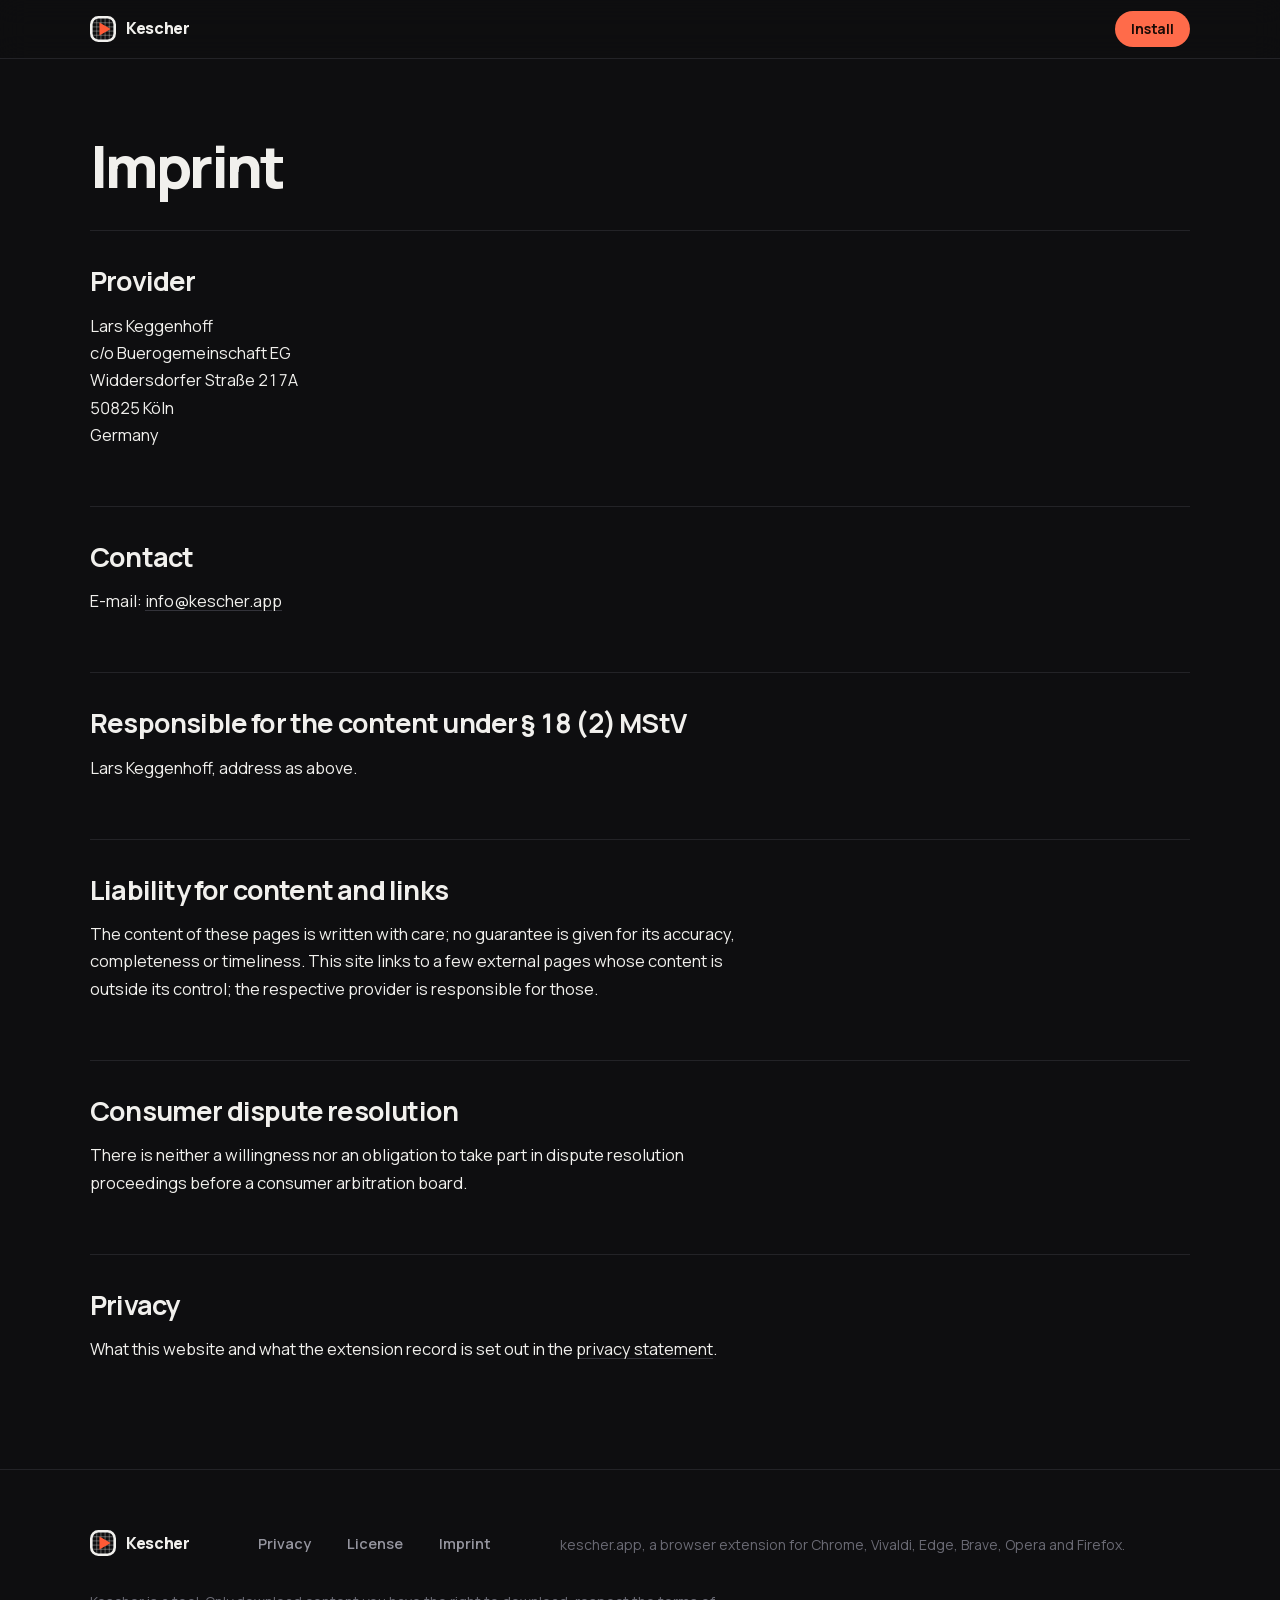
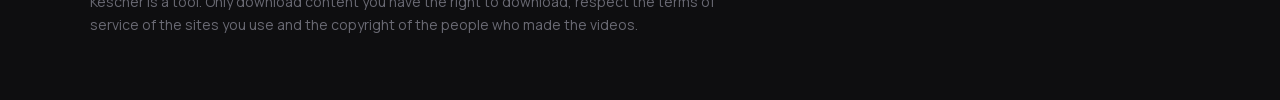
==== commit 9761a64e: "feat(site): one dark theme, a light page in the hero window, no spec table" ====
--- a/imprint/index.html
+++ b/imprint/index.html
@@ -6,7 +6,7 @@
 <title>Imprint | Kescher</title>
 <meta name="description" content="Provider identification for kescher.app.">
 <meta name="robots" content="noindex, follow">
-<meta name="color-scheme" content="light dark">
+<meta name="color-scheme" content="dark">
 <link rel="canonical" href="https://kescher.app/imprint/">
 <link rel="alternate" hreflang="en" href="https://kescher.app/imprint/">
 <link rel="alternate" hreflang="x-default" href="https://kescher.app/imprint/">
@@ -32,11 +32,6 @@
       <span>Kescher</span>
     </a>
     <span class="sp"></span>
-    <div class="tog" role="group" aria-label="Appearance">
-      <button type="button" data-t="auto" aria-pressed="true">Auto</button>
-      <button type="button" data-t="light" aria-pressed="false">Light</button>
-      <button type="button" data-t="dark" aria-pressed="false">Dark</button>
-    </div>
     <a class="go" href="/#install">Install</a>
   </div>
 </header>
--- a/assets/site.css
+++ b/assets/site.css
@@ -32,43 +32,9 @@
 /* ===================== tokens ===================== */
 
 :root {
-  --bg: #fbfaf8;
-  --bg-2: #f4f2ee;
-  --ink: #16161a;
-  --grey: #6e6e78;
-  --grey-2: #9c9ca6;
-  --line: #e3e1dc;
-  --line-2: #d2cfc8;
-  --coral: #ff5a36;
-  --on-coral: #2a0e06;
-  --card: #ffffff;
-  --shadow:
-    0 1px 2px rgba(22, 22, 26, 0.05), 0 10px 24px -12px rgba(22, 22, 26, 0.16),
-    0 54px 96px -44px rgba(22, 22, 26, 0.34), 0 110px 130px -70px rgba(22, 22, 26, 0.22);
-  --grid-line: rgba(22, 22, 26, 0.08);
-  --sel: #f7f5f2;
-  --font: 'Manrope', 'Helvetica Neue', Arial, sans-serif;
-}
-@media (prefers-color-scheme: dark) {
-  :root:not([data-theme='light']) {
-    --bg: #0e0e10;
-    --bg-2: #131316;
-    --ink: #f1f0ed;
-    --grey: #95959f;
-    --grey-2: #6a6a74;
-    --line: #232327;
-    --line-2: #33333a;
-    --coral: #ff6b4a;
-    --on-coral: #1a0b06;
-    --card: #17171a;
-    --shadow:
-      0 1px 0 rgba(255, 255, 255, 0.04), 0 10px 24px -12px rgba(0, 0, 0, 0.8),
-      0 54px 100px -50px rgba(0, 0, 0, 0.9);
-    --grid-line: rgba(241, 240, 237, 0.05);
-    --sel: #1d1d21;
-  }
-}
-:root[data-theme='dark'] {
+  /* One theme: dark (decided 2026-09-23 — one good dark mode rather than two
+     average ones). */
+  color-scheme: dark;
   --bg: #0e0e10;
   --bg-2: #131316;
   --ink: #f1f0ed;
@@ -84,6 +50,7 @@
     0 54px 100px -50px rgba(0, 0, 0, 0.9);
   --grid-line: rgba(241, 240, 237, 0.05);
   --sel: #1d1d21;
+  --font: 'Manrope', 'Helvetica Neue', Arial, sans-serif;
 }
 
 /* ===================== base ===================== */
@@ -234,35 +201,7 @@
 .top .go:hover {
   filter: brightness(1.06);
 }
-.tog {
-  display: inline-flex;
-  background: var(--bg-2);
-  border: 1px solid var(--line);
-  border-radius: 999px;
-  padding: 2px;
-}
-.tog button {
-  appearance: none;
-  border: 0;
-  background: transparent;
-  color: var(--grey);
-  cursor: pointer;
-  border-radius: 999px;
-  font: 600 12px/1 var(--font);
-  letter-spacing: 0.02em;
-  min-height: 30px;
-  padding: 0 11px;
-}
-.tog button[aria-pressed='true'] {
-  background: var(--card);
-  color: var(--ink);
-  box-shadow: 0 1px 2px rgba(0, 0, 0, 0.12);
-}
 @media (max-width: 700px) {
-  .tog button {
-    min-height: 40px;
-    padding: 0 12px;
-  }
   .top .go {
     min-height: 44px;
   }
@@ -433,10 +372,12 @@
   padding: 0 0 clamp(40px, 6vw, 70px);
 }
 .win {
+  --chrome: #232328;
+  --page: #f4f2ee;
   width: 88%;
   border-radius: 16px;
-  background: var(--card);
-  border: 1px solid var(--line);
+  background: var(--page);
+  border: 1px solid #34343b;
   box-shadow: var(--shadow);
   overflow: hidden;
 }
@@ -446,8 +387,7 @@
   gap: 12px;
   height: 46px;
   padding: 0 14px;
-  background: var(--bg-2);
-  border-bottom: 1px solid var(--line);
+  background: var(--chrome);
 }
 .lights {
   display: flex;
@@ -457,7 +397,7 @@
   width: 10px;
   height: 10px;
   border-radius: 50%;
-  background: var(--line-2);
+  background: #45454d;
 }
 .url {
   flex: 1;
@@ -467,9 +407,8 @@
   align-items: center;
   padding: 0 12px;
   border-radius: 999px;
-  background: var(--card);
-  border: 1px solid var(--line);
-  color: var(--grey);
+  background: #2e2e34;
+  color: #a3a3ad;
   font-size: 12.5px;
   white-space: nowrap;
   overflow: hidden;
@@ -481,7 +420,7 @@
   width: 30px;
   height: 30px;
   border-radius: 8px;
-  background: var(--sel);
+  background: #34343b;
   display: flex;
   align-items: center;
   justify-content: center;
@@ -568,6 +507,9 @@
   border-radius: 2px;
   background: #ff5a36;
 }
+.win-body {
+  color: #16161a;
+}
 .win-body .vt {
   margin: 14px 0 2px;
   font-size: 16px;
@@ -578,7 +520,7 @@
 .win-body .vm {
   margin: 0;
   font-size: 13px;
-  color: var(--grey);
+  color: #6e6e78;
 }
 /* 800 px capture of a 400 px popup: shown at its own size, never above. */
 .popshot {
@@ -708,8 +650,8 @@
   width: 100%;
   max-width: 320px;
   border-radius: 12px 12px 0 0;
-  background: var(--card);
-  border: 1px solid var(--line);
+  background: #f4f2ee;
+  border: 1px solid #34343b;
   border-bottom: 0;
   overflow: hidden;
   box-shadow: 0 24px 48px -24px rgba(22, 22, 26, 0.5);
@@ -718,8 +660,7 @@
   display: flex;
   justify-content: flex-end;
   padding: 9px 12px;
-  background: var(--bg-2);
-  border-bottom: 1px solid var(--line);
+  background: #232328;
 }
 .mini-player {
   display: flex;
@@ -762,31 +703,23 @@
 
 /* ===================== the dark chapter ===================== */
 
-/* The stream band, audio and subtitles: one dark stretch the light page fades
-   into and out of while scrolling. The tokens are swapped here, so everything
-   inside, the drawings included, takes the dark palette without a second set
-   of rules. --page-bg is the page's own ground, taken on <main> before the
-   swap, for the two fades. */
+/* The stream band, audio and subtitles: one stretch a shade lighter than the
+   page, faded in and out while scrolling. The tokens are swapped here, so the
+   drawings inside take the chapter's ground without rules of their own.
+   --page-bg is the page's own ground, taken on <main> before the swap. */
 main {
   --page-bg: var(--bg);
 }
 .chapter {
-  --bg: #0e0e10;
-  --bg-2: #131316;
-  --ink: #f1f0ed;
-  --grey: #a3a3ad;
-  --grey-2: #74747e;
-  --line: #26262c;
-  --line-2: #36363e;
-  --coral: #ff6b4a;
-  --on-coral: #1a0b06;
-  --card: #17171a;
-  --grid-line: rgba(241, 240, 237, 0.05);
-  --sel: #1d1d21;
-  --fade: clamp(140px, 16vw, 240px);
+  --bg: #18181c;
+  --bg-2: #1d1d22;
+  --card: #1f1f24;
+  --line: #2a2a30;
+  --line-2: #3a3a42;
+  --fade: clamp(90px, 10vw, 160px);
   color: var(--ink);
-  /* Eased fades: a straight two-stop ramp from light to dark reads as a
-     grey smear in its middle, these stops follow an ease-in-out curve. */
+  /* Eased fades: a straight two-stop ramp shows a band in its middle, these
+     stops follow an ease-in-out curve. */
   --m1: color-mix(in oklab, var(--page-bg) 94%, var(--bg));
   --m2: color-mix(in oklab, var(--page-bg) 75%, var(--bg));
   --m3: color-mix(in oklab, var(--page-bg) 45%, var(--bg));
@@ -811,21 +744,6 @@
       var(--page-bg) 100%
     );
 }
-/* In the dark theme the chapter steps one shade up, so it still reads. */
-@media (prefers-color-scheme: dark) {
-  :root:not([data-theme='light']) .chapter {
-    --bg: #17171b;
-    --bg-2: #1b1b20;
-    --card: #1d1d22;
-    --fade: clamp(80px, 8vw, 120px);
-  }
-}
-:root[data-theme='dark'] .chapter {
-  --bg: #17171b;
-  --bg-2: #1b1b20;
-  --card: #1d1d22;
-  --fade: clamp(80px, 8vw, 120px);
-}
 .chapter .stmt {
   border-top: 0;
   padding-top: clamp(48px, 6vw, 88px);
@@ -1132,111 +1050,6 @@
 }
 
 
-/* ===================== spec table ===================== */
-
-.specs {
-  border-top: 1px solid var(--line);
-  padding: clamp(48px, 6.5vw, 96px) 0;
-}
-.tbl-wrap {
-  overflow-x: auto;
-}
-.specs table {
-  border-collapse: collapse;
-  width: 100%;
-  min-width: 520px;
-  margin-top: clamp(22px, 3vw, 38px);
-}
-.specs th,
-.specs td {
-  text-align: left;
-  vertical-align: top;
-  padding: 15px 20px 15px 0;
-  border-bottom: 1px solid var(--line);
-  font-size: 15.5px;
-}
-.specs thead th {
-  font: 700 11px/1 var(--font);
-  letter-spacing: 0.16em;
-  text-transform: uppercase;
-  color: var(--grey-2);
-  padding-top: 0;
-  padding-bottom: 12px;
-  border-bottom: 1px solid var(--line-2);
-  white-space: nowrap;
-}
-.specs td.k {
-  font-weight: 700;
-  letter-spacing: -0.015em;
-  white-space: nowrap;
-  width: 14em;
-}
-.specs td.v {
-  color: var(--ink);
-  font-weight: 500;
-  width: 17em;
-}
-.specs td.n {
-  color: var(--grey);
-  font-size: 15px;
-}
-.specs td.dash {
-  color: var(--grey-2);
-}
-.no {
-  color: var(--coral);
-  font-weight: 700;
-}
-.specs tr:last-child td {
-  border-bottom: 0;
-}
-@media (max-width: 640px) {
-  .specs table {
-    min-width: 0;
-    margin-top: 22px;
-  }
-  .specs thead {
-    position: absolute;
-    left: -9999px;
-  }
-  .specs tbody tr {
-    display: block;
-    border-bottom: 1px solid var(--line);
-    padding: 15px 0;
-  }
-  .specs tbody tr:last-child {
-    border-bottom: 0;
-  }
-  .specs td,
-  .specs td.k,
-  .specs td.v,
-  .specs td.n {
-    display: block;
-    border-bottom: 0;
-    padding: 0;
-    width: auto;
-  }
-  .specs td.k {
-    font-size: 12px;
-    font-weight: 700;
-    letter-spacing: 0.14em;
-    text-transform: uppercase;
-    color: var(--grey-2);
-    margin-bottom: 5px;
-    white-space: normal;
-  }
-  .specs td.v {
-    font-size: 17px;
-    font-weight: 700;
-    letter-spacing: -0.02em;
-    margin-bottom: 4px;
-  }
-  .specs td.n {
-    font-size: 15px;
-    line-height: 1.5;
-  }
-}
-
 /* ===================== browsers / install ===================== */
 
 .install {
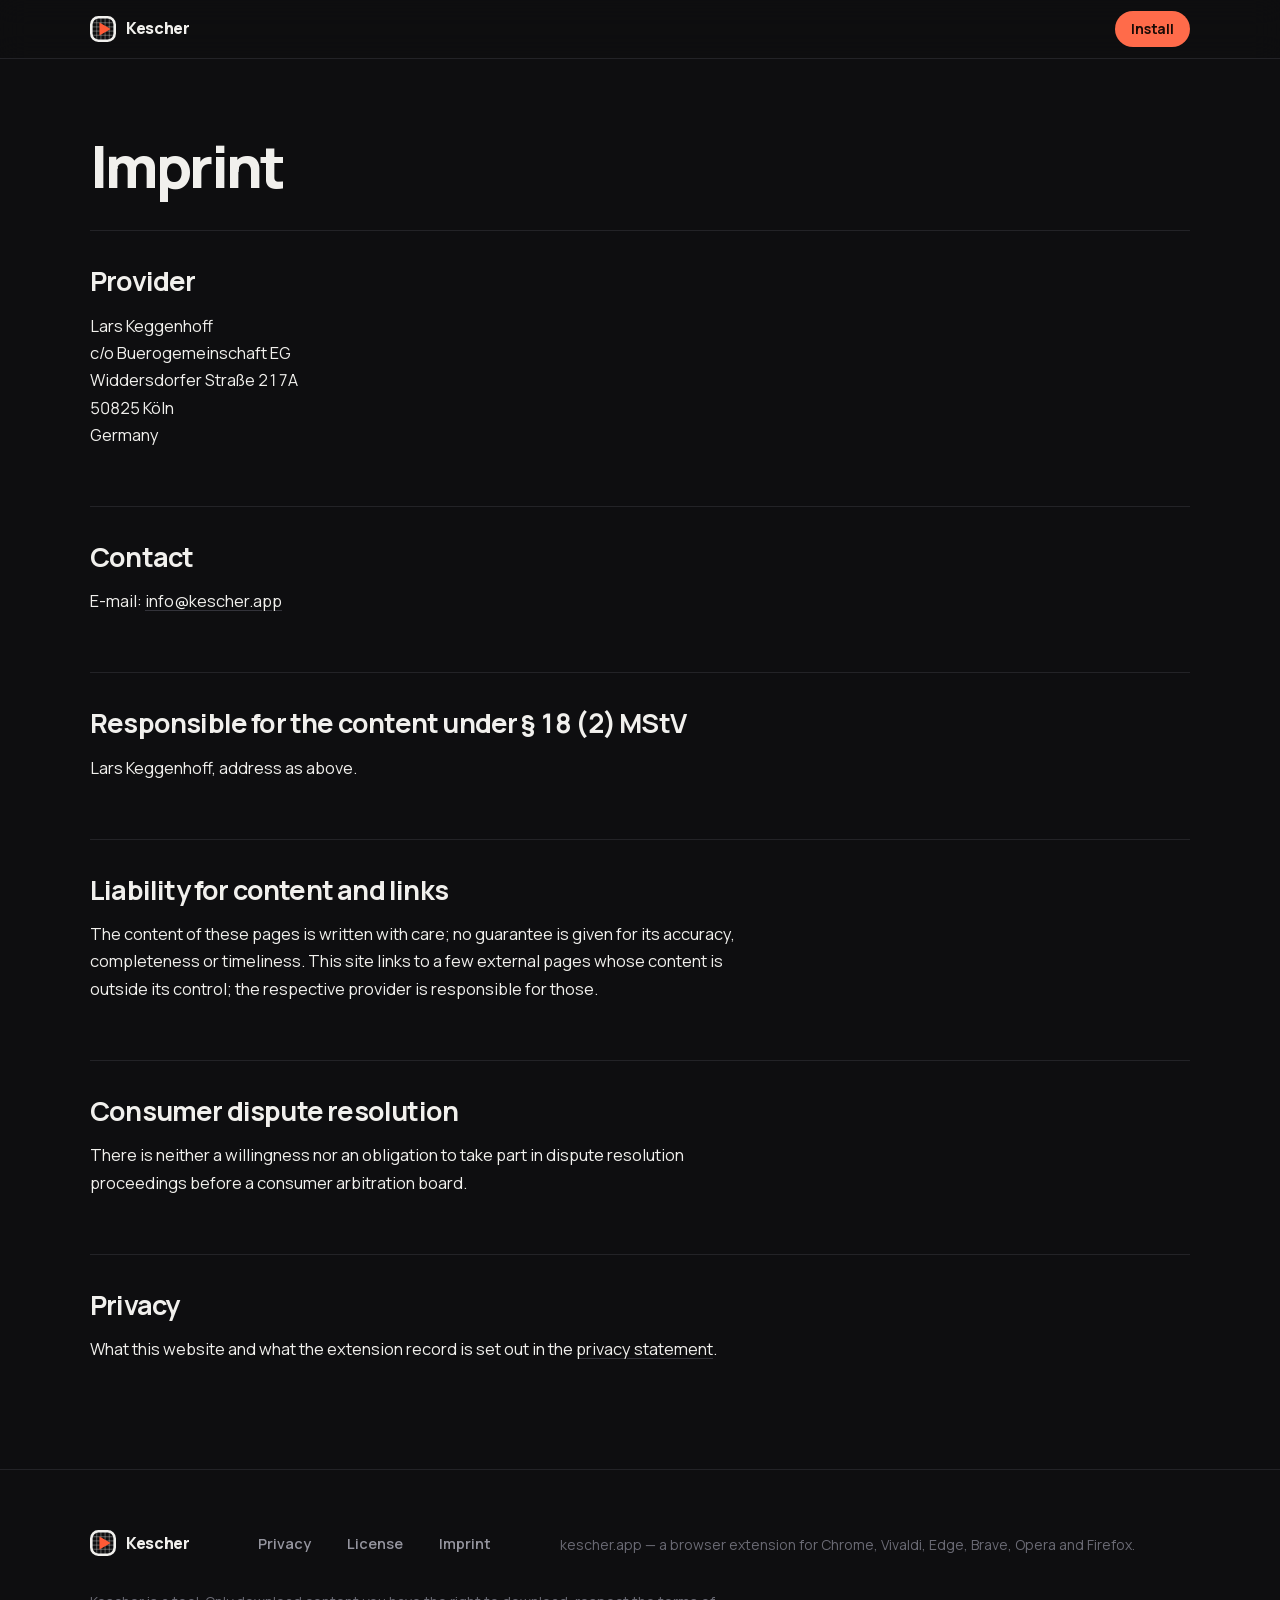
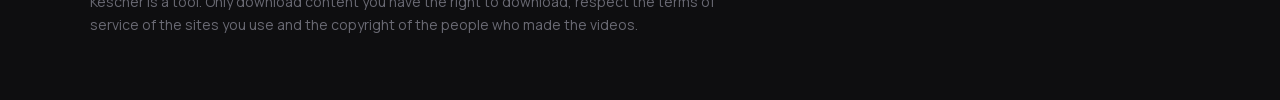
==== commit 9256967c: "feat(site): four plain promises instead of chips and numbers, whole panels in the steps" ====
--- a/imprint/index.html
+++ b/imprint/index.html
@@ -79,7 +79,7 @@
       <a href="/license/">License</a>
       <a href="/imprint/">Imprint</a>
     </nav>
-    <p class="fine">kescher.app, a browser extension for Chrome, Vivaldi, Edge, Brave, Opera and Firefox.</p>
+    <p class="fine">kescher.app &mdash; a browser extension for Chrome, Vivaldi, Edge, Brave, Opera and Firefox.</p>
     <p class="fine">Kescher is a tool. Only download content you have the right to download, respect the terms of service of the sites you use and the copyright of the people who made the videos.</p>
   </div>
 </footer>
--- a/assets/site.css
+++ b/assets/site.css
@@ -348,24 +348,6 @@
   filter: none;
   border-color: var(--grey-2);
 }
-.chips {
-  list-style: none;
-  margin: 22px 0 0;
-  padding: 0;
-  display: flex;
-  flex-wrap: wrap;
-  gap: 8px;
-}
-.chips li {
-  padding: 7px 12px;
-  border-radius: 999px;
-  background: var(--bg-2);
-  border: 1px solid var(--line);
-  font-size: 13.5px;
-  font-weight: 600;
-  white-space: nowrap;
-}
-
 /* the product: a browser window drawn in CSS, the real popup over it */
 .stage {
   position: relative;
@@ -557,36 +539,78 @@
 
 /* ===================== facts ===================== */
 
+/* Four plain promises, each with an icon: the words a visitor checks first,
+   not numbers to decode. */
 .facts ul {
   list-style: none;
   margin: 0;
-  padding: clamp(22px, 2.6vw, 30px) 0;
-  border-top: 1px solid var(--line);
-  border-bottom: 1px solid var(--line);
+  padding: 0;
   display: grid;
   grid-template-columns: repeat(4, minmax(0, 1fr));
-  gap: 22px clamp(18px, 2.4vw, 32px);
-}
-@media (max-width: 820px) {
+  border: 1px solid var(--line);
+  border-radius: 20px;
+  background: var(--bg-2);
+  overflow: hidden;
+}
+@media (max-width: 900px) {
   .facts ul {
     grid-template-columns: repeat(2, minmax(0, 1fr));
   }
 }
+@media (max-width: 480px) {
+  .facts ul {
+    grid-template-columns: 1fr;
+  }
+}
 .facts li {
-  display: flex;
-  flex-direction: column;
-  gap: 4px;
+  display: grid;
+  grid-template-columns: auto minmax(0, 1fr);
+  column-gap: 14px;
+  row-gap: 4px;
+  align-items: center;
+  padding: clamp(20px, 2.2vw, 28px);
+  border-left: 1px solid var(--line);
+}
+.facts li:first-child {
+  border-left: 0;
+}
+@media (max-width: 900px) {
+  .facts li:nth-child(odd) {
+    border-left: 0;
+  }
+  .facts li:nth-child(n + 3) {
+    border-top: 1px solid var(--line);
+  }
+}
+@media (max-width: 480px) {
+  .facts li {
+    border-left: 0;
+  }
+  .facts li + li {
+    border-top: 1px solid var(--line);
+  }
+}
+.facts svg {
+  grid-row: 1;
+  width: 38px;
+  height: 38px;
+  padding: 8px;
+  border-radius: 11px;
+  background: color-mix(in oklab, var(--coral) 14%, transparent);
+  color: var(--coral);
 }
 .facts b {
-  font-size: clamp(22px, 2.2vw, 30px);
-  font-weight: 800;
-  letter-spacing: -0.035em;
-  line-height: 1.1;
+  font-size: 19px;
+  font-weight: 800;
+  letter-spacing: -0.025em;
+  line-height: 1.2;
 }
 .facts span {
-  font-size: 14px;
-  line-height: 1.45;
-  color: var(--grey);
+  grid-column: 1 / -1;
+  font-size: 14.5px;
+  line-height: 1.5;
+  color: var(--grey);
+  margin-top: 8px;
 }
 
 /* ===================== how ===================== */
@@ -635,11 +659,10 @@
   margin-bottom: 20px;
 }
 .shot img {
+  align-self: flex-start;
   width: 100%;
   max-width: 340px;
-  height: 100%;
-  object-fit: cover;
-  object-position: top;
+  height: auto;
   border-radius: 8px 8px 0 0;
   box-shadow: 0 24px 48px -24px rgba(22, 22, 26, 0.5);
 }
